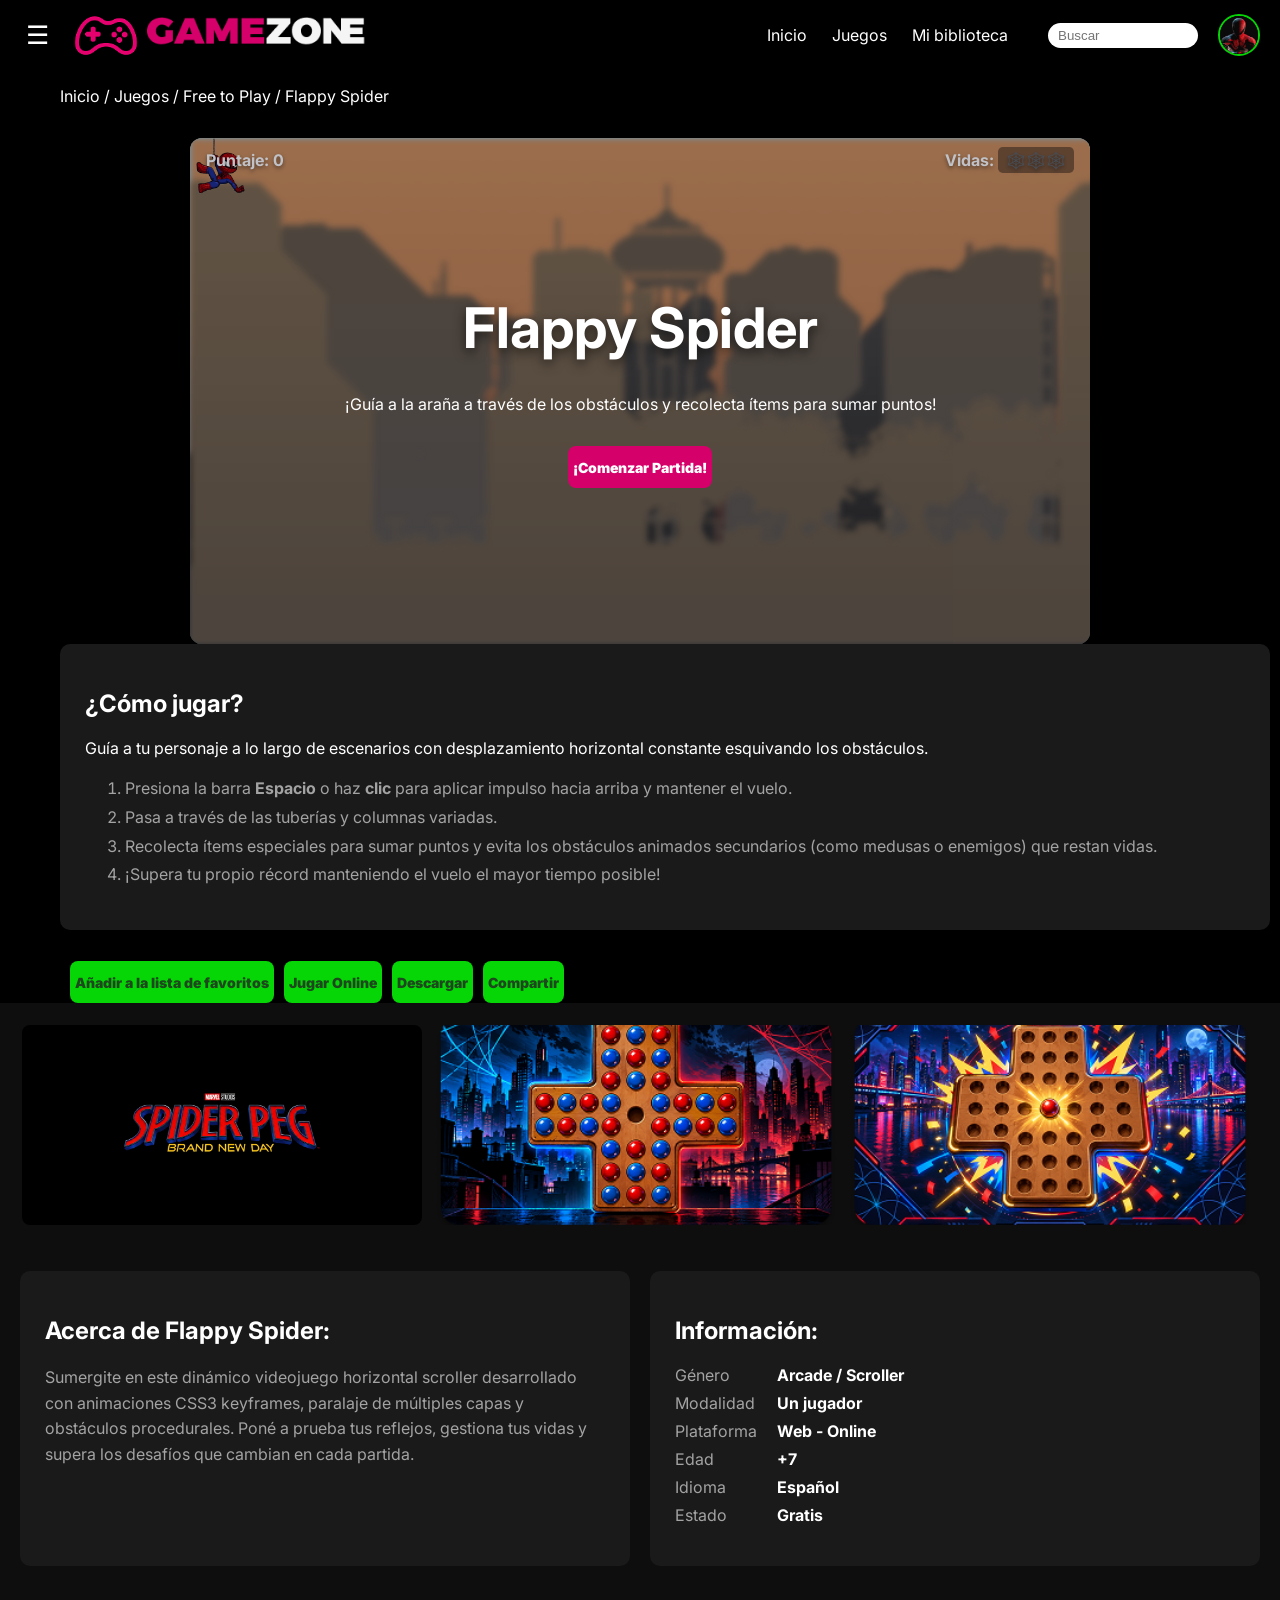
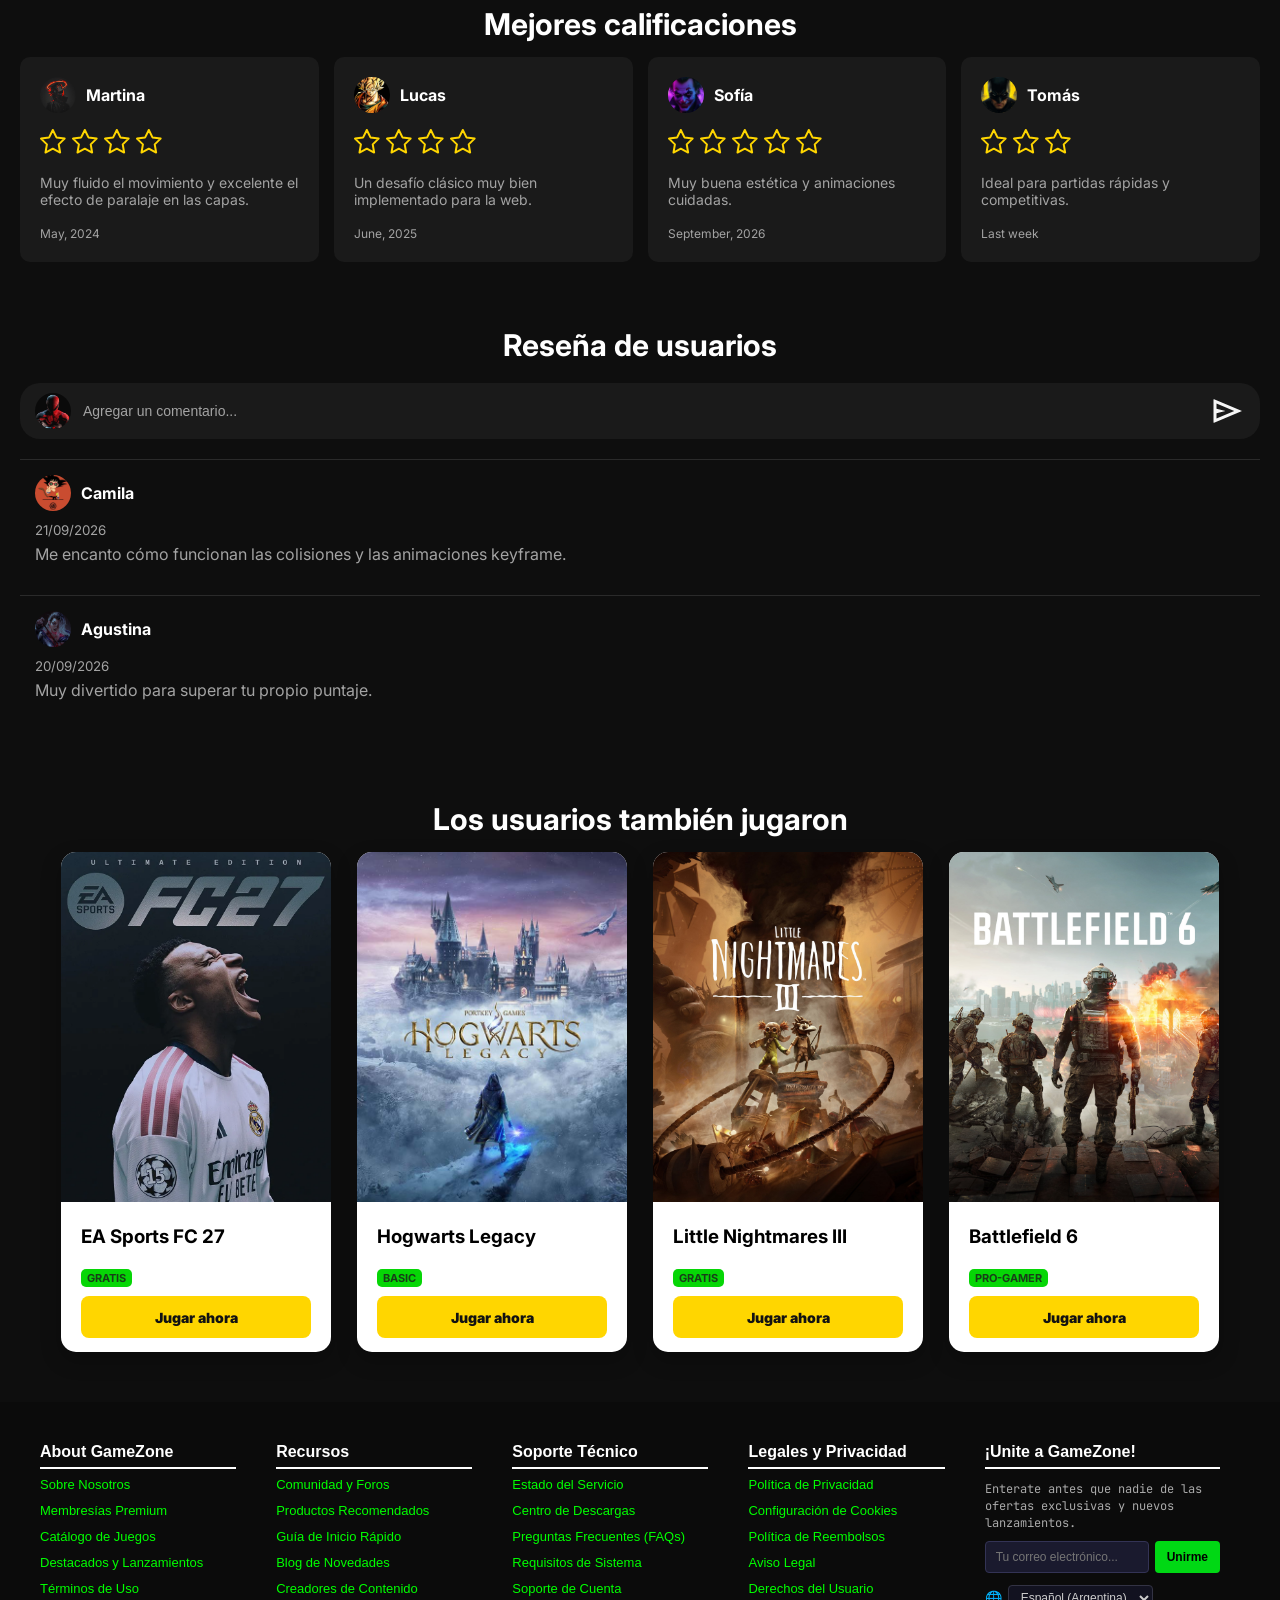
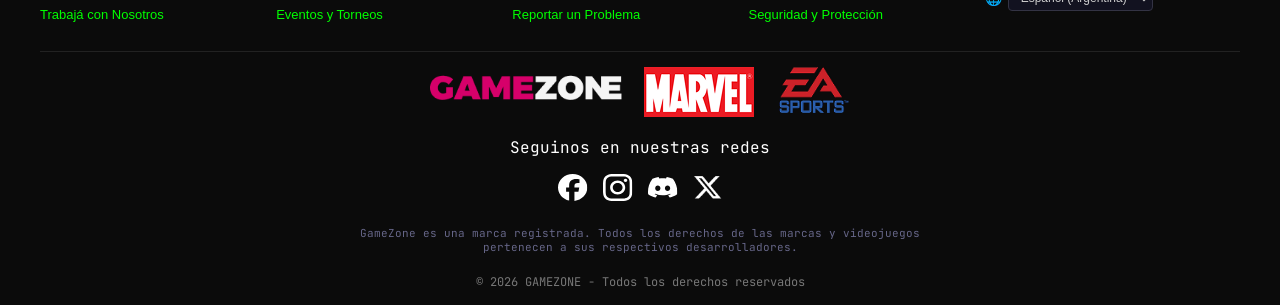
==== pages/flappyspider.html @ a5f37785 "Agrego js y las img de las pipes" ====
<!DOCTYPE html>
<html lang="es">

<head>
    <meta charset="UTF-8">
    <meta name="viewport" content="width=device-width, initial-scale=1">
    <link rel="icon" type="image/png" href="../assets/logo/LOGOPAGE.png">
    <title>GAMEZONE | Flappy Spider</title>
    <link rel="stylesheet" href="../css/game/game.css">
    <link rel="stylesheet" href="../css/general.css">
    <link rel="stylesheet" href="../css/landing/landing.css">
    <link rel="stylesheet" href="../css/buttons.css">
    <link rel="stylesheet" href="../css/nav-user.css">
    <link rel="stylesheet" href="../css/footer.css">

    <link rel="stylesheet" href="../css/flappyspider.css">
    
</head>

<body>

    <header>
        <nav class="nav-user">
            <button class="menu-button" type="button" aria-label="Abrir menú">☰</button>

            <aside class="hamburger-menu" id="hamburger-menu">
                <a href="#trending"><span class="menu-icon"><img src="../assets/icons/trending.svg" alt=""></span>
                    Tendencias</a>
                <a href="#juegos"><span class="menu-icon free-icon"><img src="../assets/icons/freetoplay.svg"
                            alt=""></span> Free to Play</a>
                <a class="cloud-link" href="#juegos"><img src="../assets/icons/cloud.svg" alt=""> Cloud Games</a>
                <div class="menu-categories">
                    <p><img src="../assets/icons/tag.svg" alt=""> Categorías +</p>
                    <a href="#juegos">Conducción</a>
                    <a href="#juegos">Estrategia</a>
                    <a href="#juegos">Deportes</a>
                    <a href="#juegos">Disparos</a>
                    <a href="#juegos">Simuladores</a>
                    <a href="#juegos">Ver más...</a>
                </div>
            </aside>

            <a class="nav-logo" href="home.html">
                <img src="../assets/logo/LOGOPAGE.png" alt="GAMEZONE">
                <img src="../assets/logo/GAMEZONE.png" alt="GAMEZONE">
            </a>

            <div class="nav-links">
                <a href="home.html">Inicio</a>
                <a href="home.html#juegos">Juegos</a>
                <a href="#">Mi biblioteca</a>
            </div>

            <input type="search" placeholder="Buscar">

            <button class="user-button" type="button" aria-label="Abrir perfil">
                <img src="../assets/img/avatar.jpg" alt="Avatar">
            </button>

            <aside class="profile-menu" id="profile-menu">
                <div class="profile-header">
                    <img src="../assets/img/avatar.jpg" alt="Avatar">
                    <span>avatar_name</span>
                </div>

                <a href="#"><span><img src="../assets/icons/user.svg" alt=""></span> Ver Perfil</a>
                <a href="#"><span><img src="../assets/icons/settings.svg" alt=""></span> Configuración</a>
                <a href="#"><span><img src="../assets/icons/suscriptions.svg" alt=""></span> Mis Suscripciones</a>
                <a href="#"><span><img src="../assets/icons/suport.png" alt=""></span> Soporte</a>

                <a class="logout-link" href="../index.html">Cerrar Sesión</a>
            </aside>
        </nav>
    </header>

    <main>

        <section class="landing-main">
            <p class="spiderpeg-ruta"><a href="home.html">Inicio</a> / Juegos / Free to Play / Flappy Spider</p>
            
            <div class="spiderpeg-contenedor">
                <!-- Contenedor principal del juego scroller -->
                <div class="spiderpeg-juego" id="game-container">
                    
                    <!-- Pantalla de Inicio / Instrucciones superpuesta -->
                    <div id="start-screen" class="game-screen active">
                        <h2>Flappy Spider</h2>
                        <p>¡Guía a la araña a través de los obstáculos y recolecta ítems para sumar puntos!</p>
                        <button id="start-btn" class="btn primary">¡Comenzar Partida!</button>
                    </div>

                    <!-- Escenario interactivo (Parallax + Canvas o capas DOM) -->
                    <div id="game-canvas-container">
                        <!-- 5 Capas de Parallax requeridas -->
                        <div class="parallax-layer layer-background"></div>
                        <div class="parallax-layer layer-city1"></div>
                        <div class="parallax-layer layer-city2"></div>
                        <div class="parallax-layer layer-city3"></div>
                        <div class="parallax-layer layer-city4"></div>

                        <!-- Mundo / Obstáculos / Coleccionables -->
                        <div id="world"></div>

                        <!-- Avatar del jugador -->
                        <div id="player" class="player"></div>

                        <!-- HUD / Marcador Superior (Puntaje y Vidas) -->
                        <div id="hud">
                            <div class="hud-item">Puntaje: <span id="score-val">0</span></div>
                            <div class="hud-item">Vidas: <span id="lives-val" class="lives-val">🕸️🕸️🕸️</span></div>
                        </div>
                    </div>

                    <!-- Pantalla de Fin de Juego (Game Over) -->
                    <div id="gameover-screen" class="game-screen">
                        <h2>¡Game Over!</h2>
                        <p>Te quedaste sin vidas en el recorrido.</p>
                        <div class="final-stats">
                            <p>Puntaje final: <span id="final-score">0</span></p>
                        </div>
                        <button id="restart-btn" class="btn primary">Jugar de Nuevo</button>
                    </div>

                </div>

                <!-- Sección de instrucciones ("¿Cómo jugar?") adaptada a la consigna -->
                <article id="como-jugar" class="how-to-play">
                    <h2>¿Cómo jugar?</h2>
                    <p>
                        Guía a tu personaje a lo largo de escenarios con desplazamiento horizontal constante esquivando los obstáculos.
                    </p>
                    <ol>
                        <li>Presiona la barra <strong>Espacio</strong> o haz <strong>clic</strong> para aplicar impulso hacia arriba y mantener el vuelo.</li>
                        <li>Pasa a través de las tuberías y columnas variadas.</li>
                        <li>Recolecta ítems especiales para sumar puntos y evita los obstáculos animados secundarios (como medusas o enemigos) que restan vidas.</li>
                        <li>¡Supera tu propio récord manteniendo el vuelo el mayor tiempo posible!</li>
                    </ol>
                </article>
            </div>

            <div class="tags">
                <button class="secondary">Añadir a la lista de favoritos</button>
                <button class="secondary">Jugar Online</button>
                <button class="secondary">Descargar</button>
                <button class="secondary">Compartir</button>
            </div>
        </section>

        <!-- Imágenes de la galería del juego -->
        <section class="gallery">
            <div class="gallery-thumbs">
                <article>
                    <img class="img-game" src="../assets/img/SpiderPeg-1.jpg" alt="Flappy Spider - imagen 1">
                </article>
                <article>
                    <img class="img-game" src="../assets/img/Spidergame-2.png" alt="Flappy Spider - imagen 2">
                </article>
                <article>
                    <img class="img-game" src="../assets/img/Spidergame-3.png" alt="Flappy Spider - imagen 3">
                </article>
            </div>
        </section>

        <section id="info" class="info">
            <article class="about">
                <h2>Acerca de Flappy Spider:</h2>
                <p>
                    Sumergite en este dinámico videojuego horizontal scroller desarrollado con animaciones CSS3 keyframes, 
                    paralaje de múltiples capas y obstáculos procedurales. Poné a prueba tus reflejos, gestiona tus vidas 
                    y supera los desafíos que cambian en cada partida.
                </p>
            </article>

            <article class="specs">
                <h2>Información:</h2>
                <dl>
                    <dt>Género</dt>
                    <dd>Arcade / Scroller</dd>
                    <dt>Modalidad</dt>
                    <dd>Un jugador</dd>
                    <dt>Plataforma</dt>
                    <dd>Web - Online</dd>
                    <dt>Edad</dt>
                    <dd>+7</dd>
                    <dt>Idioma</dt>
                    <dd>Español</dd>
                    <dt>Estado</dt>
                    <dd>Gratis</dd>
                </dl>
            </article>
        </section>

        <!-- Secciones de calificaciones, reseñas y usuarios que también jugaron (Intactas) -->
        <section class="ratings">
            <h2>Mejores calificaciones</h2>

            <article>
                <div class="rating-user">
                    <img src="../assets/img/avatar-user 1.jpeg" alt="Avatar">
                    <strong>Martina</strong>
                </div>
                <p>
                    <img src="../assets/icons/stars.svg" alt="">
                    <img src="../assets/icons/stars.svg" alt="">
                    <img src="../assets/icons/stars.svg" alt="">
                    <img src="../assets/icons/stars.svg" alt="">
                </p>
                <p>Muy fluido el movimiento y excelente el efecto de paralaje en las capas.</p>
                <small>May, 2024</small>
            </article>

            <article>
                <div class="rating-user">
                    <img src="../assets/img/avatar-user 8.jpeg" alt="Avatar">
                    <strong>Lucas</strong>
                </div>
                <p>
                    <img src="../assets/icons/stars.svg" alt="">
                    <img src="../assets/icons/stars.svg" alt="">
                    <img src="../assets/icons/stars.svg" alt="">
                    <img src="../assets/icons/stars.svg" alt="">
                </p>
                <p>Un desafío clásico muy bien implementado para la web.</p>
                <small>June, 2025</small>
            </article>

            <article>
                <div class="rating-user">
                    <img src="../assets/img/avatar-user 3.jpeg" alt="Avatar">
                    <strong>Sofía</strong>
                </div>
                <p>
                    <img src="../assets/icons/stars.svg" alt="">
                    <img src="../assets/icons/stars.svg" alt="">
                    <img src="../assets/icons/stars.svg" alt="">
                    <img src="../assets/icons/stars.svg" alt="">
                    <img src="../assets/icons/stars.svg" alt="">
                </p>
                <p>Muy buena estética y animaciones cuidadas.</p>
                <small>September, 2026</small>
            </article>

            <article>
                <div class="rating-user">
                    <img src="../assets/img/avatar-user 5.jpeg" alt="Avatar">
                    <strong>Tomás</strong>
                </div>
                <p>
                    <img src="../assets/icons/stars.svg" alt="">
                    <img src="../assets/icons/stars.svg" alt="">
                    <img src="../assets/icons/stars.svg" alt="">
                </p>
                <p>Ideal para partidas rápidas y competitivas.</p>
                <small>Last week</small>
            </article>
        </section>

        <section class="reviews">
            <h2>Reseña de usuarios</h2>

            <div class="comment-box">
                <img src="../assets/img/avatar.jpg" alt="Avatar">
                <input class="comment-input" type="text" placeholder="Agregar un comentario...">
                <img class="send-button" src="../assets/icons/send.svg" alt="Enviar">
            </div>

            <article>
                <div class="rating-user">
                    <img src="../assets/img/avatar-user 6.jpg" alt="Avatar">
                    <strong>Camila</strong>
                </div>
                <small>21/09/2026</small>
                <p>Me encanto cómo funcionan las colisiones y las animaciones keyframe.</p>
            </article>

            <article>
                <div class="rating-user">
                    <img src="../assets/img/avatar-user 2.jpg" alt="Avatar">
                    <strong>Agustina</strong>
                </div>
                <small>20/09/2026</small>
                <p>Muy divertido para superar tu propio puntaje.</p>
            </article>
        </section>

        <section class="also-played">
            <h2>Los usuarios también jugaron</h2>

            <article class="also-played-card">
                <img src="../assets/img/allgames-fc27.jpg" alt="">
                <div class="also-played-info">
                    <h3>EA Sports FC 27</h3>
                    <strong>GRATIS</strong>
                    <a class="accent" href="">Jugar ahora</a>
                </div>
            </article>

            <article class="also-played-card">
                <img src="../assets/img/allgames-legacy.jpg" alt="">
                <div class="also-played-info">
                    <h3>Hogwarts Legacy</h3>
                    <strong>BASIC</strong>
                    <a class="accent" href="">Jugar ahora</a>
                </div>
            </article>

            <article class="also-played-card">
                <img src="../assets/img/allgames-littlenightmares.jpg" alt="">
                <div class="also-played-info">
                    <h3>Little Nightmares III</h3>
                    <strong>GRATIS</strong>
                    <a class="accent" href="">Jugar ahora</a>
                </div>
            </article>

            <article class="also-played-card">
                <img src="../assets/img/allgames-battlefield.jpg" alt="">
                <div class="also-played-info">
                    <h3>Battlefield 6</h3>
                    <strong>PRO-GAMER</strong>
                    <a class="accent" href="">Jugar ahora</a>
                </div>
            </article>
        </section>

    </main>

    <footer class="site-footer"></footer>

    <script src="../js/menu.js"></script>
    <script src="../js/footer.js"></script>
    <!-- Script principal del juego Flappy Scroller -->
    <script src="../js/flappyspider.js"></script>

</body>

</html>
---- css/game/game.css ----
/* ==========================================================================
   SECCIÓN GENERAL & GAMEZONE UI
   ========================================================================== */

main {
    background-color: #0e0e0e;
    color: #ffffff;
}

.game-image {
    cursor: pointer;
}

.gallery {
    padding: 20px;
}

.gallery-thumbs {
    display: flex;
    gap: 10px;
}

.gallery-thumbs article {
    border: 2px solid transparent;
    border-radius: 8px;
    cursor: pointer;
}

.gallery-thumbs img {
    width: 100px;
    height: 70px;
    object-fit: cover;
    border-radius: 8px;
}

img.img-game {
    height: 200px;
    width: 400px;
}

.info {
    padding: 20px;
    display: flex;
    flex-wrap: wrap;
    gap: 20px;
}

.about,
.specs,
.how-to-play {
    background-color: #1a1a1a;
    border-radius: 10px;
    padding: 25px;
    flex: 1;
    min-width: 280px;
}

.about p {
    color: #a3a3a3;
    line-height: 1.6;
}

.specs dl {
    display: grid;
    grid-template-columns: auto 1fr;
    gap: 8px 20px;
}

.specs dt {
    color: #a3a3a3;
}

.specs dd {
    margin: 0;
    font-weight: bold;
}

.how-to-play {
    width: 100%;
}

.how-to-play ol {
    color: #a3a3a3;
    line-height: 1.8;
}

.tags {
    width: 100%;
    display: flex;
    flex-wrap: wrap;
    gap: 10px;
    margin: 15px 0 0 10px;
}

/* ==========================================================================
   RATINGS & REVIEWS
   ========================================================================== */

.ratings {
    padding: 20px;
    display: flex;
    flex-wrap: wrap;
    gap: 15px;
}

.ratings h2 {
    width: 100%;
    text-align: center;
    font-size: 30px;
    margin: auto;
}

.ratings article {
    background-color: #1a1a1a;
    border-radius: 10px;
    padding: 20px;
    flex: 1;
    min-width: 200px;
    transition: transform 0.3s ease;
    cursor: pointer;
}

.ratings article:hover {
    transform: scale(1.01);
}

.rating-user {
    display: flex;
    align-items: center;
    gap: 10px;
    margin-bottom: 8px;
}

.rating-user img {
    width: 36px;
    height: 36px;
    border-radius: 50%;
    object-fit: cover;
}

.ratings article p:first-of-type {
    color: #7ed321;
    letter-spacing: 2px;
}

.ratings article p:last-of-type {
    color: #a3a3a3;
    font-size: 14px;
}

.ratings article small {
    color: #a3a3a3;
    font-size: 12px;
}

.reviews {
    padding: 20px;
}

.reviews h2 {
    text-align: center;
    font-size: 30px;
    margin-bottom: 20px;
}

.comment-box {
    display: flex;
    align-items: center;
    gap: 10px;
    background-color: #1a1a1a;
    border-radius: 20px;
    padding: 10px 15px;
    margin-bottom: 20px;
}

.comment-box img {
    width: 36px;
    height: 36px;
    border-radius: 50%;
    object-fit: cover;
}

.comment-input {
    flex: 1;
    background-color: transparent;
    border: none;
    outline: none;
    color: #ffffff;
    font-size: 14px;
}

.comment-input::placeholder {
    color: #a3a3a3;
}

.comment-box button img {
    width: 100%;
    height: 100%;
}

.reviews article {
    border-top: 1px solid #2a2a2a;
    padding: 15px;
}

.reviews article small {
    color: #a3a3a3;
}

.reviews article p {
    color: #a3a3a3;
    margin-top: 5px;
}

/* ==========================================================================
   ALSO PLAYED SECTION
   ========================================================================== */

.also-played-info {
    padding: 0 20px 20px 20px;
    color: black;
}

.also-played {
    display: flex;
    gap: 15px;
    padding: 50px;
    align-items: stretch;
    flex-wrap: wrap;
    justify-content: space-evenly;
}

.also-played h2 {
    width: 100%;
    text-align: center;
    font-size: 30px;
    margin: auto;
}

.also-played article strong {
    font-size: 11px;
    color: #183e18;
    background-color: #06D606;
    padding: 2px 6px;
    border-radius: 5px;
}

.also-played-card {
    background-color: white;
    border-radius: 15px;
    min-width: 200px;
    height: 500px;
    width: 270px;
    justify-content: center;
    box-shadow: 0 8px 20px rgba(0, 0, 0, 0.25);
    transition: transform 0.3s ease;
}

.also-played-card:hover {
    transform: scale(1.01);
}

.also-played-card img {
    width: 100%;
    height: 350px;
    object-fit: cover;
    border-radius: 15px 15px 0 0;
}

.also-played .accent {
    margin-top: 10px;
}

/* ==========================================================================
   JUEGO BLOCKA - CONTENEDOR PRINCIPAL Y ENCABEZADO
   ========================================================================== */

.game-container {
    position: relative;
    display: flex;
    flex-direction: column;
    align-items: center;
    gap: 16px;
    padding: 24px;
    margin: 20px auto;
    width: 100%;
    max-width: 520px;
}

.game-header {
    display: flex;
    justify-content: space-between;
    align-items: center;
    width: 100%;
    color: #ffffff;
    font-size: 0.95rem;
}

.pieces-selector {
    display: flex;
    align-items: center;
    gap: 8px;
    color: #ffffff;
    font-size: 0.95rem;
}

.pieces-selector select {
    background-color: #121222;
    color: #ffffff;
    border: 1px solid #00d814;
    border-radius: 4px;
    padding: 4px 8px;
    cursor: pointer;
    outline: none;
}

/* ==========================================================================
   TABLERO Y PIEZAS (Única regla unificada sin conflictos)
   ========================================================================== */
/*ESTO LO CORREGIMOS PARA QUE EL ROMPECABEZAS NO SE DEFORME!!!*/
.blocka-board {
    position: relative;
    width: 100vw; /* o 100% según tu layout */
    width: 100%;
    aspect-ratio: 5 / 3; /* <--- ¡ESTO ES CLAVE para que el cuadro tenga altura al arrancar! */
    background-color: #000000;
    border: 2px solid #00d814;
    border-radius: 12px;
    overflow: hidden;
    display: grid; /* Tu JS lo cambiará luego a grid con las piezas */
    box-shadow: 0 0 15px rgba(0, 216, 20, 0.2);
    box-sizing: border-box;
}



.blocka-board img {
    width: 100%;
    height: 100%;
    display: block;
    object-fit: cover;
}

.blocka-piece {
    width: 100%;
    height: 100%;
    display: block;
    cursor: pointer;
    user-select: none;
    object-fit: cover;
    box-sizing: border-box;
    transition: transform 0.2s ease-in-out, filter 0.2s ease;
}

.blocka-piece:hover {
    filter: brightness(1.15);
}

/* ==========================================================================
   OVERLAY / CARTEL DE RESULTADO & PANTALLA DE INICIO
   ========================================================================== */

.game-overlay {
    position: absolute;
    top: 0;
    left: 0;
    width: 100%;
    height: 100%;
    background-color: rgba(10, 10, 20, 0.92);
    display: flex;
    justify-content: center;
    align-items: center;
    border-radius: 12px;
    z-index: 100;
}

.overlay-card {
    background-color: #121222;
    border: 2px solid #00d814;
    border-radius: 10px;
    padding: 24px;
    text-align: center;
    color: #ffffff;
    width: 85%;
    max-width: 380px;
    box-shadow: 0 0 20px rgba(0, 216, 20, 0.3);
}

.overlay-card h2 {
    margin: 0 0 10px 0;
    color: #00d814;
    font-size: 1.4rem;
}

.record-text {
    color: #ffcc00;
    font-weight: bold;
    margin: 10px 0;
}

.overlay-actions {
    display: flex;
    gap: 12px;
    justify-content: center;
    margin-top: 18px;
}

.overlay-actions a {
    text-decoration: none;
}

.start-screen {
    width: 100%;
    height: 100%;
    position: absolute;
    top: 0;
    left: 0;
    display: flex;
    justify-content: center;
    align-items: center;
}

.start-preview {
    position: relative;
    width: 100%;
    height: 100%;
    display: flex;
    justify-content: center;
    align-items: center;
}

.preview-img {
    width: 100%;
    height: 100%;
    object-fit: cover;
    opacity: 0.4;
    filter: blur(2px);
}

.preview-overlay {
    position: absolute;
    text-align: center;
    color: #ffffff;
    z-index: 2;
}

.preview-overlay h3 {
    font-size: 2rem;
    margin-bottom: 8px;
}

.preview-overlay p {
    font-size: 1rem;
    margin-bottom: 20px;
}


.image-preview img{
    width: 100%;
    height: 100%;
    object-fit: cover;
    z-index: 1000;
    
}

/* Pegar al final de css/game/game.css */
.peg-container {
    display: flex;
    flex-direction: column;
    align-items: center;
    gap: 12px;
}

.peg-container .game-header {
    display: flex;
    gap: 24px;
    align-items: center;
}

.peg-container canvas {
    display: block;
    max-width: 100%;
    height: auto;
    border-radius: 12px;
}
---- css/general.css ----
@import url('https://fonts.googleapis.com/css2?family=Inter:wght@400;500;600;700;800;900&family=Roboto:wght@400;500;700&display=swap');

body {
    font-family: Inter;
    margin: 0;
}

header {
    background-color: #000000;
    align-content: center;
    height: 70px;
    padding: 0;
    margin: 0;
}

a{
    text-decoration: none;
    color: white;
}

nav {
    display: flex;
    justify-content: space-between;
    align-items: center;
    padding: 0 16px;
}

.nav-links {
    display: flex;
    align-items: center;
    gap: 30px;
}

header nav img {
    max-height: 50px;
    width: 50px;
}



/* MOBILE FIRST */
@media (min-width: 768px) {/*a partir de tablet*/
    nav {
        padding: 0 20px;
    }

    header nav img {
        max-height: 55px;
        width: auto;
    }
}
---- css/landing/landing.css ----
.cloud-div {
    display: flex;
    align-items: center;
    gap: 8px;
    width: 24px;
    height: 24px;
}

.cloud-p {
    color: #FFD600;
    text-transform: uppercase;
    font-size: 13px;
    font-weight: 600;
    margin: 0;
}

.landing-main {
    min-height: 60vh;
    box-sizing: border-box;
    color: white;
    background-color: #000000;
    background-size: cover;
    background-position: center;
    background-repeat: no-repeat;
    position: relative;
    display: flex;
    flex-direction: column;
    justify-content: center;
    padding: 0 20px;
    gap: 16px;
}

.landing-main::before {
    content: "";
    position: absolute;
    inset: 0;
    background: linear-gradient(
        to right,
        #000000 20%,
        #000000a6 100%,
        transparent 250%
    );
}

.landing-main > * {
    position: relative;
}

.landing-buttons {
    display: flex;
    flex-direction: column;
    gap: 12px;
    margin-top: 10px;
    width: fit-content;
}

.welcome-main {
    max-width: 100%;
}

.welcome-main h1 {
    font-size: 28px;
    line-height: 1.15;
    margin: 0 0 12px 0;
}

.welcome-main p {
    font-size: 15px;
    line-height: 1.6;
    margin: 0 0 16px 0;
    opacity: 0.85;
    max-width: 100%;
}

.welcome-main span {
    color: #06D606;
}

h1 {
    font-family: Inter;
}

@media (min-width: 768px) {

    .landing-main {
        min-height: calc(100vh - 70px);
        padding: 0 60px;
    }

    .landing-buttons {
        flex-direction: row;
    }

    .welcome-main {
        max-width: 550px;
    }

    .welcome-main h1 {
        font-size: 44px;
        margin: 0 0 14px 0;
    }

    .welcome-main p {
        font-size: 17px;
        margin: 0 0 20px 0;
        max-width: 480px;
    }

    .cloud-p {
        font-size: 15px;
    }
}
---- css/buttons.css ----
/* =========================
   ESTILO GENERAL DE BOTONES
   ========================= */

.primary,
.secondary,
.accent,
.google-button {
    height: 42px;
    border: none;
    border-radius: 8px;
    font-family: "Inter", sans-serif;
    font-size: 14px;
    font-weight: 900;
    cursor: pointer;
    padding: 5px;
    display: flex;
    align-items: center;
    justify-content: center;
    box-sizing: border-box;
}

.primary {
    background-color: #D6006A;
    color: white;
}

.primary:hover {
    background-color: #FFB3D9;
}

.secondary {
    background-color: #06D606;
    color: #1D471D;
}

.secondary:hover {
    background-color: #B3FFB3;
}

.accent {
    background-color: #FFD600;
    color: #121212;
}

.accent:hover {
    background-color: #FFE347;
}

.google-button {
    background-color: white;
    color: black;
    text-decoration: none;
}

.google-button a{
    color:black;
    text-decoration: none;
}

.google-button img {
    width: 20px;
    height: 20px;
}

.primary.playnow-btn {
    position: relative;
    overflow: hidden;
    background-color: #D6006A;
    box-shadow:
        0 4px 10px rgba(163, 33, 98, 0.35);

    transition:
        transform 0.25s ease,
        box-shadow 0.25s ease,
        background-color 0.25s ease,
        border-color 0.25s ease;
}

.primary.playnow-btn::before {
    content: "";

    position: absolute;

    top: 0;
    left: -120%;

    width: 70%;
    height: 100%;

    background: linear-gradient(
        120deg,
        transparent,
        rgba(255, 179, 217, 0.8),
        transparent
    );

    transform: skewX(-20deg);
    transition: left 0.5s ease;
}


/* Hover */

.primary.playnow-btn:hover {

    background-color: #F055A2;

    border-color: #FFB3D9;

    transform: translateY(-3px) scale(1.01);

    box-shadow:
        0 8px 18px rgba(163, 33, 98, 0.45),
        0 0 20px rgba(255, 128, 190, 0.45);
}

.primary.playnow-btn:hover::before {
    left: 150%;
}
---- css/nav-user.css ----
@import url('https://fonts.googleapis.com/css2?family=Inter:wght@400;500;600;700;800;900&family=Roboto:wght@400;500;700&display=swap');

/*NAV USER LOGGEADO*/
.nav-user {
    height: 70px;
    padding: 0 16px;
    gap: 10px;

    display: flex;
    align-items: center;
    justify-content: space-between;

    background-color: #000000;
}

.nav-user .nav-logo {
    display: flex;
    margin-right: auto;
}

.nav-user .nav-logo img:last-child {
    width: 100px;
    margin-top: auto;
}

/* En mobile ocultamos "Inicio / Juegos / Mi biblioteca" */
.nav-user .nav-links {
    display: none;
}

.nav-user a {
    color: white;
}

.nav-user input {
    width: 100px;
    height: 25px;
    padding: 0 10px;
    border: none;
    border-radius: 15px;
}

.menu-button,
.user-button {
    color: white;
    background: none;
    border: none;
    font-size: 24px;
    cursor: pointer;
}

.user-button {
    width: 38px;
    height: 38px;
    padding: 0;
    border: 2px solid #06D606;
    border-radius: 50%;
    overflow: hidden;
    background: none;
    cursor: pointer;
}

.user-button img {
    width: 100%;
    height: 100%;
    object-fit: cover;
}
img.icons{
    width: 100%;
}
/* MENU HAMBURGUESA */
.hamburger-menu {
    display: none;
    position: absolute;
    top: 70px;
    left: 0;
    width: 170px;
    padding: 24px 22px 28px;
    background-color: #000000;
    border-radius: 0 0 10px 0;
    flex-direction: column;
    gap: 14px;
    z-index: 100;
}

.hamburger-menu.show {
    display: flex;
}

.hamburger-menu a {
    display: flex;
    align-items: center;
    gap: 12px;
    color: white;
    text-decoration: none;
    font-size: 13px;
    font-weight: 600;
}

.hamburger-menu .menu-icon {
    width: 20px;
    font-size: 20px;
    text-align: center;
}

.hamburger-menu .free-icon {
    color: #D6006A;
}

.hamburger-menu .cloud-link {
    color: #FFD600;
}

.hamburger-menu img {
    width: 20px;
    height: 20px;
}

.menu-categories p {
    display: flex;
    align-items: center;
    gap: 12px;
    margin: 0 0 12px;
    color: white;
    font-size: 13px;
    font-weight: 600;
}

.menu-categories a {
    margin: 0 0 10px 32px;
    font-size: 10px;
    font-weight: 500;
}

/* MENU DEL PERFIL */
.profile-menu {
    display: none;
    position: absolute;
    top: 70px;
    right: 10px;
    width: 150px;
    min-height: 240px;
    padding: 16px;
    background-color: #111111;
    border-radius: 12px;
    box-shadow: 0 4px 12px rgba(0, 0, 0, 0.4);
    flex-direction: column;
    gap: 14px;
    z-index: 100;
}

.profile-menu.show {
    display: flex;
}

.profile-header {
    display: flex;
    align-items: center;
    gap: 8px;
    margin-bottom: 4px;
}

.profile-header img {
    width: 24px;
    height: 24px;
    border-radius: 50%;
}

.profile-header span {
    color: #06D606;
    font-size: 10px;
}

.profile-menu a {
    display: flex;
    align-items: center;
    gap: 10px;
    color: white;
    text-decoration: none;
    font-size: 10px;
    font-weight: 600;
}

.profile-menu a span {
    width: 18px;
    text-align: center;
    font-size: 14px;
}

.profile-menu .logout-link {
    margin-top: 34px;
    justify-content: center;
}

/* --------- A partir de tablet: mostramos los links y el buscador completo --------- */
@media (min-width: 768px) {
    .nav-user {
        padding: 0 20px;
    }

    .nav-user .nav-logo img:last-child {
        width: 220px;
        height: 58px;
    }

    .nav-user .nav-links {
        display: flex;
        align-items: center;
        gap: 25px;
        margin-right: 30px;
    }

    .nav-user input {
        width: 150px;
        margin-right: 10px;
    }

    .menu-button,
    .user-button {
        font-size: 26px;
    }

    .user-button {
        width: 42px;
        height: 42px;
    }
}
---- css/footer.css ----
@import url('https://fonts.googleapis.com/css2?family=Inter:wght@400;500;600;700;800;900&family=Roboto:wght@400;500;700&display=swap');
@import url('https://fonts.googleapis.com/css2?family=JetBrains+Mono:wght@400;500;600;700;800&display=swap');

body {
    margin: 0;
    min-height: 100vh;

    display: flex;
    flex-direction: column;
}

footer p {
    font-family: JetBrains mono;
}

.site-footer {
    background-color: #0b0b0b;
    color: #ffffff;
    padding: 25px 16px 15px 16px;
    font-family: sans-serif;
}

/* Mobile: columnas una debajo de otra */
.footer-top {
    display: flex;
    flex-direction: column;
    gap: 20px;
    max-width: 1200px;
    margin: 0 auto 20px auto;
}

.footer-column {
    flex: 1;
}

.footer-column h3 {
    font-size: 16px;
    font-weight: bold;
    padding-bottom: 6px;
    border-bottom: 2px solid #ffffff;
    margin-bottom: 6px;
}

.footer-column ul {
    list-style: none;
    padding: 0;
    margin: 0;
}

.footer-column ul li {
    margin-bottom: 8px;
}

.footer-column ul li a {
    color: #00ff00;
    text-decoration: none;
    font-size: 13px;
}

.footer-bottom {
    max-width: 1200px;
    margin: 0 auto;
    border-top: 1px solid #222;
    padding-top: 15px;

    display: flex;
    flex-direction: column;
    align-items: center;
}

.footer-socials {
    display: flex;
    align-items: center;
    gap: 20px;
}

.footer-socials img {
    height: 40px;
}

.footer-bottom p {
    text-align: center;
    margin-top: 20px;
}

.social-icons {
    display: flex;
    gap: 15px;
    justify-content: center;
}

.social-icons img {
    width: 30px;
}

.social-icons a {
    color: #fff;
    font-size: 20px;
}

.copyright {
    font-size: 12px;
    color: #777;
    margin: 10px 0 0 0;
}

/* --------- Desktop: columnas en fila --------- */
@media (min-width: 768px) {
    .site-footer {
        padding: 25px 20px 15px 20px;
    }

    .footer-top {
        flex-direction: row;
        justify-content: space-between;
    }

    .footer-column {
        margin-right: 20px;
    }

    .footer-socials img {
        height: 50px;
    }
}

/* ==========================================================================
   NUEVOS MÓDULOS DEL FOOTER (Newsletter, Pagos y Región)
   ========================================================================== */

/* Columna de Suscripción */
.footer-newsletter {
    flex: 1.2;
    min-width: 220px;
}

.newsletter-text {
    font-size: 12px;
    color: #aaaaaa;
    margin-bottom: 10px;
    line-height: 1.4;
}

.newsletter-form {
    display: flex;
    gap: 6px;
    margin-bottom: 12px;
}

.newsletter-form input {
    background-color: #1a1a2e;
    border: 1px solid #333355;
    color: #ffffff;
    padding: 8px 10px;
    border-radius: 4px;
    font-size: 12px;
    width: 100%;
    outline: none;
}

.newsletter-form input:focus {
    border-color: #00d814;
}

.newsletter-form button {
    background-color: #00d814;
    color: #000000;
    font-weight: 700;
    border: none;
    padding: 8px 12px;
    border-radius: 4px;
    cursor: pointer;
    font-size: 12px;
    transition: opacity 0.2s ease;
}

.newsletter-form button:hover {
    opacity: 0.9;
}

/* Selector de Idioma / Región */
.footer-region {
    display: flex;
    align-items: center;
    gap: 6px;
    margin-top: 10px;
}

.footer-region .region-icon {
    font-size: 14px;
}

.footer-region select {
    background-color: #121220;
    color: #cccccc;
    border: 1px solid #333344;
    padding: 4px 8px;
    border-radius: 4px;
    font-size: 12px;
    outline: none;
    cursor: pointer;
}

/* Métodos de Pago y Legales */
.footer-payments {
    display: flex;
    align-items: center;
    gap: 12px;
    font-size: 12px;
    color: #888888;
    margin: 4px 0;
}

.payment-icons {
    display: flex;
    align-items: center;
    gap: 10px;
}

.payment-icons img {
    height: 18px;
    object-fit: contain;
    opacity: 0.75;
}

.legal-disclaimer {
    font-size: 11px;
    color: #666688;
    max-width: 600px;
    text-align: center;
    margin: 4px 0 0 0;
    line-height: 1.3;
}
---- css/flappyspider.css ----
/* ===== CONTENEDOR PRINCIPAL DEL JUEGO ===== */
#game-container {
    position: relative;
    width: 100%;
    max-width: 900px;
    aspect-ratio: 16 / 9;
    margin: 0 auto;
    overflow: hidden;
    border-radius: 12px;
    background: #87ceeb;
}

#game-canvas-container {
    position: absolute;
    inset: 0;
    overflow: hidden;
}

/* ===== SISTEMA DE PARALLAX ===== */
/* Capas borrosas antes de empezar la partida */
#game-container .parallax-layer {
    filter: blur(3px);
    transition: filter 0.6s ease;
}

/* Al empezar, se enfocan */
#game-container.playing .parallax-layer {
    filter: none;
}

.lives-val {
    background: rgba(0, 0, 0, 0.4);
    padding: 0.2rem 0.5rem;
    border-radius: 0.3rem;
}

.parallax-layer {
    position: absolute;
    left: 0;
    bottom: 0;
    width: 200%;
    height: 100%;
    background-repeat: repeat-x;
    background-size: 50% 100%;
    animation: scroll linear infinite;
}

.layer-background { background-image: url("../assets/background/background.png"); animation-duration: 120s; z-index: 1; }
.layer-city1       { background-image: url("../assets/background/city1plan.png");   animation-duration: 60s;  z-index: 2; }
.layer-city2       { background-image: url("../assets/background/city2plan.png");   animation-duration: 30s;  z-index: 3; }
.layer-city3       { background-image: url("../assets/background/city3plan.png");   animation-duration: 12s;  z-index: 4; }
.layer-city4       { background-image: url("../assets/background/city4plan.png");   animation-duration: 8s;   z-index: 5; }

@keyframes scroll {
    from { transform: translateX(0); }
    to   { transform: translateX(-50%); }
}

/* ===== MUNDO Y OBSTÁCULOS (TUBERÍAS / CONDUCTOS) ===== */
#world {
    position: absolute;
    inset: 0;
    z-index: 5;
}

.pipe {
  position: absolute;
  left: 0;
  box-sizing: border-box;
  background-image: url("../assets/img/metal_tile.svg");
  background-repeat: repeat-y;   /* repite la imagen hacia abajo, sin estirarla */
  background-size: 100% auto;    /* ancho de la tubería, alto proporcional */
}

.pipe-top {
  top: 0;
  transform: scaleY(-1);
}

/* ===== JUGADOR (ARAÑA) Y ANIMACIÓN DE DAÑO ===== */
.player {
    position: absolute;
    left: 15%;
    top: 40%;
    width: 60px;
    height: 60px;
    z-index: 6;
    will-change: transform;
    background-image: url("../assets/img/spiderface.png");
    background-size: contain;
    background-repeat: no-repeat;
    background-position: center;
}

/* Animación de daño limpia (solo filtros y opacidad para no romper la posición de JS) */
@keyframes damageFlash {
    0% { filter: brightness(1); opacity: 1; }
    20% { filter: drop-shadow(0 0 12px red) brightness(2.5) sepia(1); opacity: 0.4; }
    40% { filter: brightness(1); opacity: 1; }
    60% { filter: drop-shadow(0 0 12px red) brightness(2.5) sepia(1); opacity: 0.4; }
    80% { filter: brightness(1); opacity: 1; }
    100% { filter: brightness(1); opacity: 1; }
}

.player.damage-anim {
    animation: damageFlash 0.6s ease;
}

/* ===== HUD (PUNTAJE Y VIDAS) ===== */
#hud {
    position: absolute;
    top: 12px;
    left: 16px;
    right: 16px;
    display: flex;
    justify-content: space-between;
    z-index: 7;
    font-weight: bold;
    color: #fff;
    text-shadow: 0 2px 4px rgba(0,0,0,.5);
}

/* ===== PANTALLAS (INICIO Y GAME OVER) ===== */
.game-screen {
    position: absolute;
    inset: 0;
    display: none;
    flex-direction: column;
    align-items: center;
    justify-content: center;
    gap: 1rem;
    padding: 2rem;
    text-align: center;
    background: rgba(10, 15, 35, 0.7);
    backdrop-filter: blur(4px);
    z-index: 10;
    color: #fff;
}

.game-screen.active {
    display: flex;
}

/* Overlay liviano para inicio y game over para que se vea el fondo borroso */
#start-screen,
#gameover-screen {
    background: rgba(10, 15, 35, 0.25);
    backdrop-filter: none;
}

#start-screen h2 {
    font-size: clamp(2.0rem, 6vw, 3.5rem);
    margin: 0;
    text-shadow: 0 4px 12px rgba(0,0,0,.6);
}

#start-screen .subtitle {
    opacity: .8;
    margin: 0;
}
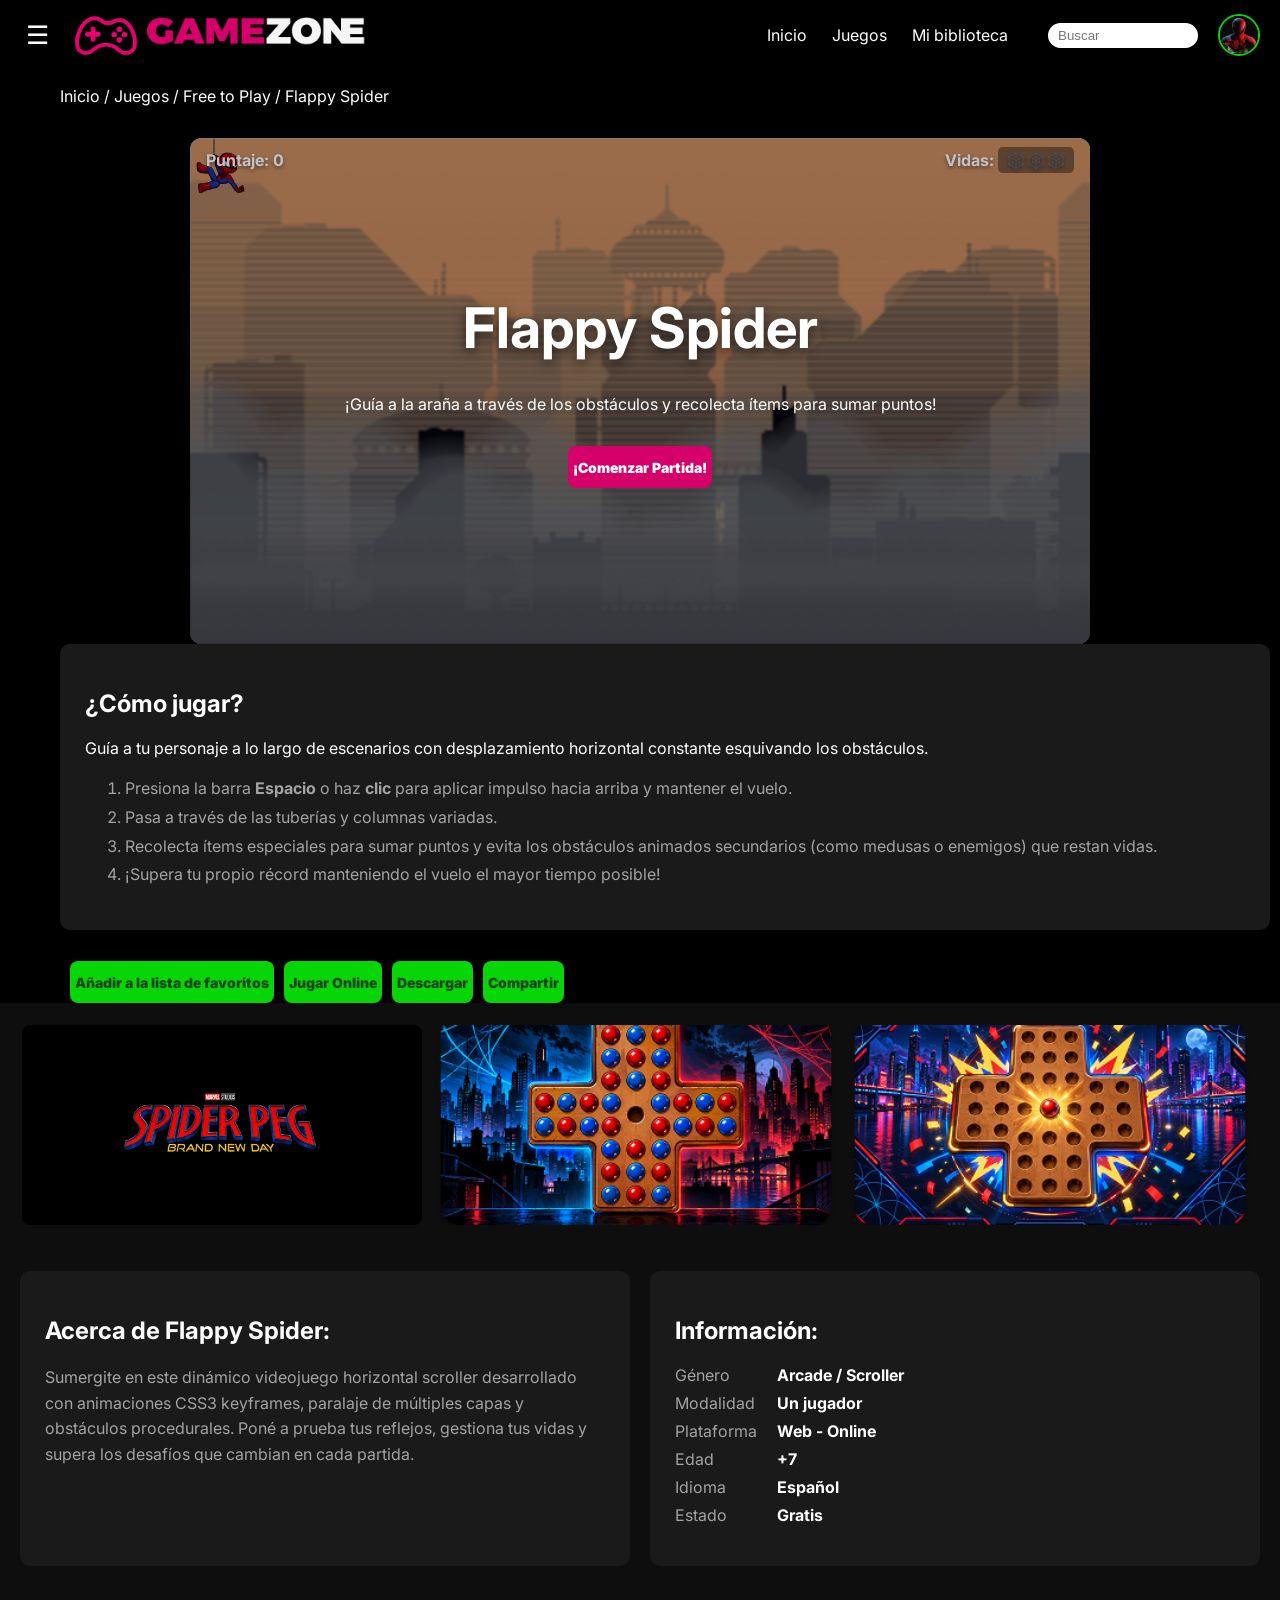
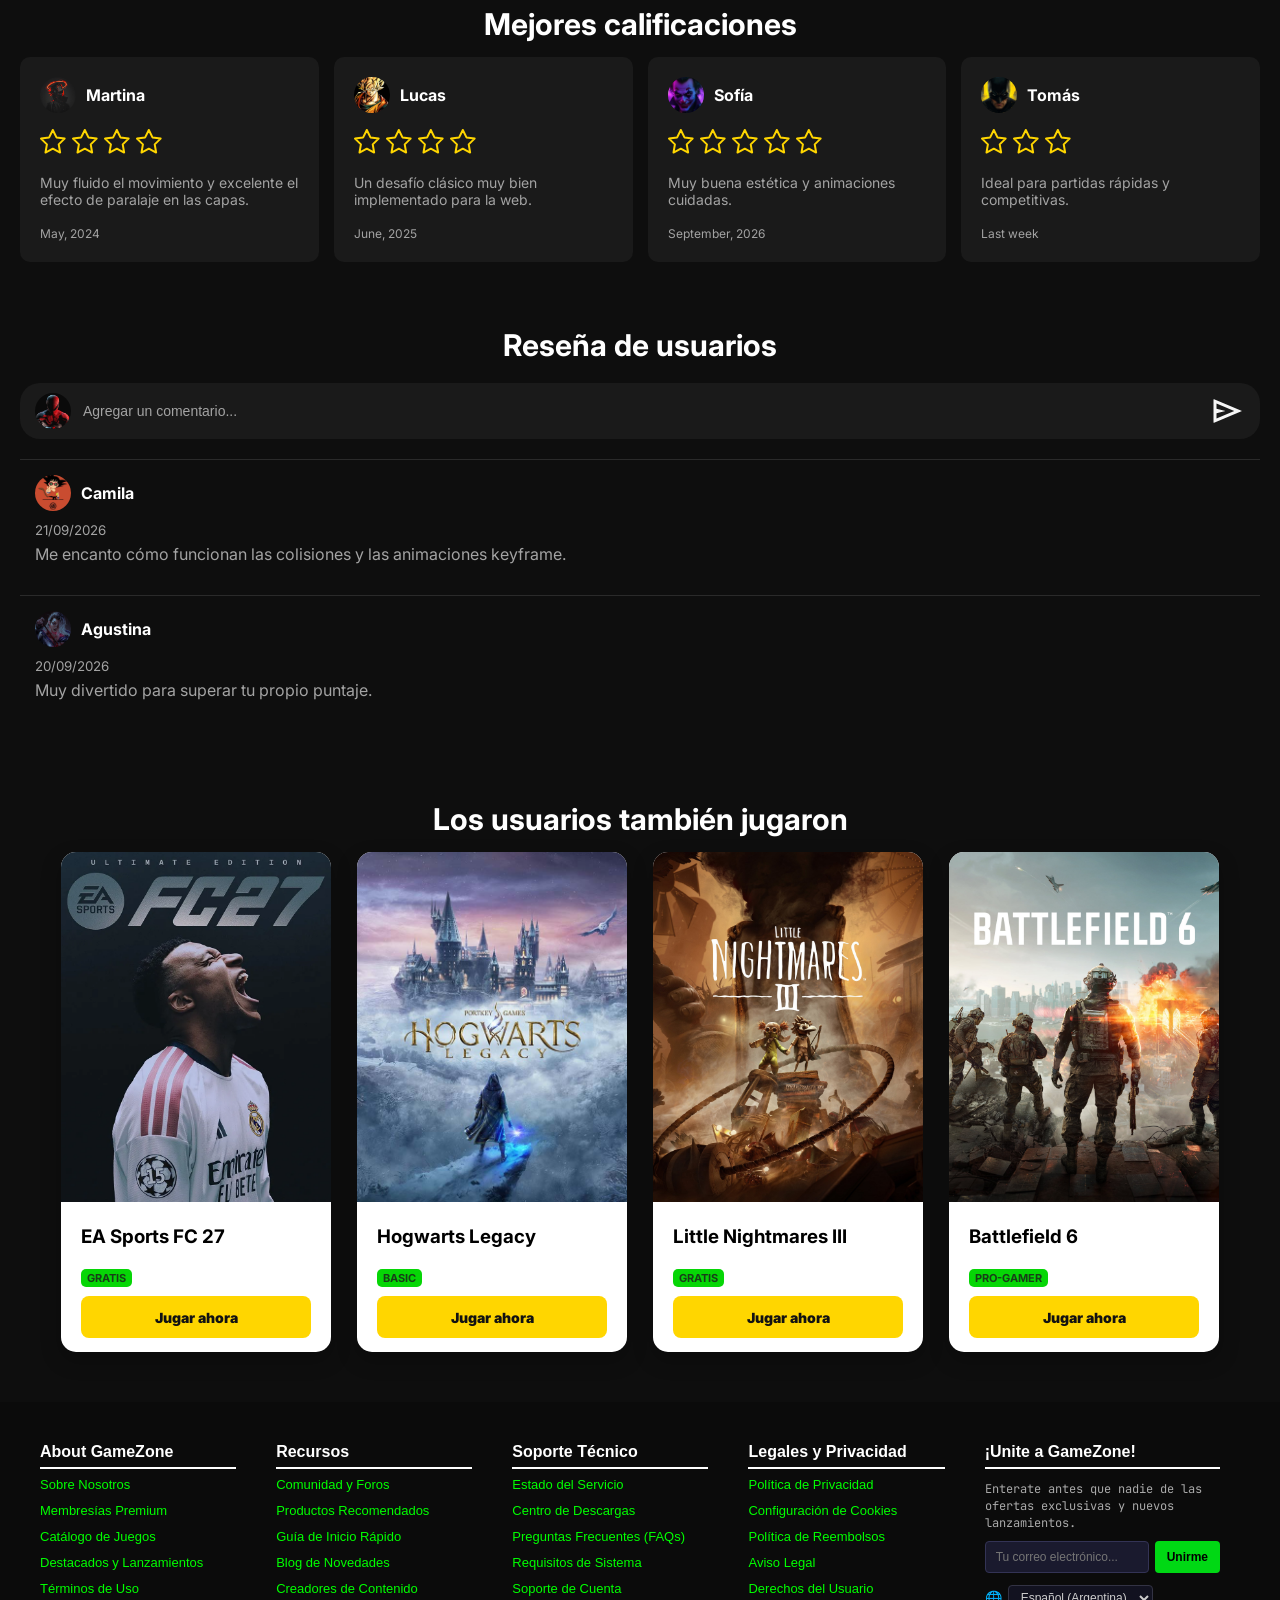
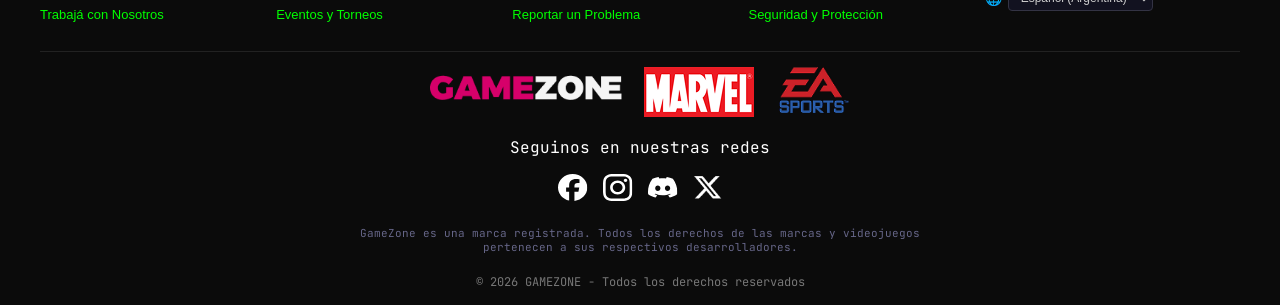
==== commit 9a5e4083: "Agrego svg para elegir pipes y ordeno los parallax" ====
--- a/pages/flappyspider.html
+++ b/pages/flappyspider.html
@@ -14,7 +14,6 @@
     <link rel="stylesheet" href="../css/footer.css">
 
     <link rel="stylesheet" href="../css/flappyspider.css">
-    
 </head>
 
 <body>
@@ -77,41 +76,45 @@
 
         <section class="landing-main">
             <p class="spiderpeg-ruta"><a href="home.html">Inicio</a> / Juegos / Free to Play / Flappy Spider</p>
-            
+
             <div class="spiderpeg-contenedor">
-                <!-- Contenedor principal del juego scroller -->
+                <!-- Contenedor principal del juego -->
                 <div class="spiderpeg-juego" id="game-container">
-                    
-                    <!-- Pantalla de Inicio / Instrucciones superpuesta -->
+
+                    <!-- Pantalla de Inicio -->
                     <div id="start-screen" class="game-screen active">
                         <h2>Flappy Spider</h2>
                         <p>¡Guía a la araña a través de los obstáculos y recolecta ítems para sumar puntos!</p>
                         <button id="start-btn" class="btn primary">¡Comenzar Partida!</button>
                     </div>
 
-                    <!-- Escenario interactivo (Parallax + Canvas o capas DOM) -->
+                    <!-- Escenario: parallax, mundo, jugador y HUD -->
                     <div id="game-canvas-container">
-                        <!-- 5 Capas de Parallax requeridas -->
+
+                        <!-- Capas de parallax, de lejos a cerca -->
                         <div class="parallax-layer layer-background"></div>
-                        <div class="parallax-layer layer-city1"></div>
-                        <div class="parallax-layer layer-city2"></div>
-                        <div class="parallax-layer layer-city3"></div>
-                        <div class="parallax-layer layer-city4"></div>
-
-                        <!-- Mundo / Obstáculos / Coleccionables -->
+<div class="parallax-layer layer-sun"></div>
+<div class="parallax-layer layer-city4"></div>
+<div class="parallax-layer layer-city3"></div>
+<div class="parallax-layer layer-city2"></div>
+<div class="parallax-layer layer-light"></div>
+<div class="parallax-layer layer-city1"></div>
+<div class="parallax-layer layer-smog2"></div>
+<div class="parallax-layer layer-smog1"></div>
+
+                        <!-- Obstáculos y jugador -->
                         <div id="world"></div>
-
-                        <!-- Avatar del jugador -->
                         <div id="player" class="player"></div>
 
-                        <!-- HUD / Marcador Superior (Puntaje y Vidas) -->
+                        <!-- HUD: puntaje y vidas -->
                         <div id="hud">
                             <div class="hud-item">Puntaje: <span id="score-val">0</span></div>
                             <div class="hud-item">Vidas: <span id="lives-val" class="lives-val">🕸️🕸️🕸️</span></div>
                         </div>
+
                     </div>
 
-                    <!-- Pantalla de Fin de Juego (Game Over) -->
+                    <!-- Pantalla de Game Over -->
                     <div id="gameover-screen" class="game-screen">
                         <h2>¡Game Over!</h2>
                         <p>Te quedaste sin vidas en el recorrido.</p>
@@ -123,16 +126,19 @@
 
                 </div>
 
-                <!-- Sección de instrucciones ("¿Cómo jugar?") adaptada a la consigna -->
+                <!-- Sección de instrucciones -->
                 <article id="como-jugar" class="how-to-play">
                     <h2>¿Cómo jugar?</h2>
                     <p>
-                        Guía a tu personaje a lo largo de escenarios con desplazamiento horizontal constante esquivando los obstáculos.
+                        Guía a tu personaje a lo largo de escenarios con desplazamiento horizontal constante esquivando
+                        los obstáculos.
                     </p>
                     <ol>
-                        <li>Presiona la barra <strong>Espacio</strong> o haz <strong>clic</strong> para aplicar impulso hacia arriba y mantener el vuelo.</li>
+                        <li>Presiona la barra <strong>Espacio</strong> o haz <strong>clic</strong> para aplicar impulso
+                            hacia arriba y mantener el vuelo.</li>
                         <li>Pasa a través de las tuberías y columnas variadas.</li>
-                        <li>Recolecta ítems especiales para sumar puntos y evita los obstáculos animados secundarios (como medusas o enemigos) que restan vidas.</li>
+                        <li>Recolecta ítems especiales para sumar puntos y evita los obstáculos animados secundarios
+                            (como medusas o enemigos) que restan vidas.</li>
                         <li>¡Supera tu propio récord manteniendo el vuelo el mayor tiempo posible!</li>
                     </ol>
                 </article>
@@ -146,7 +152,7 @@
             </div>
         </section>
 
-        <!-- Imágenes de la galería del juego -->
+        <!-- Galería -->
         <section class="gallery">
             <div class="gallery-thumbs">
                 <article>
@@ -165,9 +171,9 @@
             <article class="about">
                 <h2>Acerca de Flappy Spider:</h2>
                 <p>
-                    Sumergite en este dinámico videojuego horizontal scroller desarrollado con animaciones CSS3 keyframes, 
-                    paralaje de múltiples capas y obstáculos procedurales. Poné a prueba tus reflejos, gestiona tus vidas 
-                    y supera los desafíos que cambian en cada partida.
+                    Sumergite en este dinámico videojuego horizontal scroller desarrollado con animaciones CSS3
+                    keyframes, paralaje de múltiples capas y obstáculos procedurales. Poné a prueba tus reflejos,
+                    gestiona tus vidas y supera los desafíos que cambian en cada partida.
                 </p>
             </article>
 
@@ -190,7 +196,7 @@
             </article>
         </section>
 
-        <!-- Secciones de calificaciones, reseñas y usuarios que también jugaron (Intactas) -->
+        <!-- Calificaciones -->
         <section class="ratings">
             <h2>Mejores calificaciones</h2>
 
@@ -255,6 +261,7 @@
             </article>
         </section>
 
+        <!-- Reseñas -->
         <section class="reviews">
             <h2>Reseña de usuarios</h2>
 
@@ -283,6 +290,7 @@
             </article>
         </section>
 
+        <!-- Otros juegos -->
         <section class="also-played">
             <h2>Los usuarios también jugaron</h2>
 
@@ -329,7 +337,7 @@
 
     <script src="../js/menu.js"></script>
     <script src="../js/footer.js"></script>
-    <!-- Script principal del juego Flappy Scroller -->
+    <!-- Script principal del juego -->
     <script src="../js/flappyspider.js"></script>
 
 </body>
--- a/css/flappyspider.css
+++ b/css/flappyspider.css
@@ -1,4 +1,4 @@
-/* ===== CONTENEDOR PRINCIPAL DEL JUEGO ===== */
+/* ===== CONTENEDOR PRINCIPAL ===== */
 #game-container {
     position: relative;
     width: 100%;
@@ -10,28 +10,24 @@
     background: #87ceeb;
 }
 
+/* Escenario: por debajo de las pantallas de inicio y game over */
 #game-canvas-container {
     position: absolute;
     inset: 0;
     overflow: hidden;
+    z-index: 1;
 }
 
-/* ===== SISTEMA DE PARALLAX ===== */
+/* ===== PARALLAX ===== */
 /* Capas borrosas antes de empezar la partida */
 #game-container .parallax-layer {
-    filter: blur(3px);
+    filter: blur(1px);
     transition: filter 0.6s ease;
 }
 
 /* Al empezar, se enfocan */
 #game-container.playing .parallax-layer {
     filter: none;
-}
-
-.lives-val {
-    background: rgba(0, 0, 0, 0.4);
-    padding: 0.2rem 0.5rem;
-    border-radius: 0.3rem;
 }
 
 .parallax-layer {
@@ -43,70 +39,79 @@
     background-repeat: repeat-x;
     background-size: 50% 100%;
     animation: scroll linear infinite;
+    pointer-events: none;
 }
 
-.layer-background { background-image: url("../assets/background/background.png"); animation-duration: 120s; z-index: 1; }
-.layer-city1       { background-image: url("../assets/background/city1plan.png");   animation-duration: 60s;  z-index: 2; }
-.layer-city2       { background-image: url("../assets/background/city2plan.png");   animation-duration: 30s;  z-index: 3; }
-.layer-city3       { background-image: url("../assets/background/city3plan.png");   animation-duration: 12s;  z-index: 4; }
-.layer-city4       { background-image: url("../assets/background/city4plan.png");   animation-duration: 8s;   z-index: 5; }
+.layer-background { background-image: url("../assets/background/background.png"); animation-duration: 150s; z-index: 1; }
+.layer-sun        { background-image: url("../assets/background/sun.png");        animation-duration: 150s; z-index: 2; }
+.layer-city4      { background-image: url("../assets/background/city4plan.png");  animation-duration: 120s; z-index: 3; }
+.layer-city3      { background-image: url("../assets/background/city3plan.png");  animation-duration: 90s;  z-index: 4; }
+.layer-city2      { background-image: url("../assets/background/city2plan.png");  animation-duration: 65s;  z-index: 5; }
+.layer-light      { background-image: url("../assets/background/light.png");      animation-duration: 50s;  z-index: 6; }
+.layer-city1      { background-image: url("../assets/background/city1plan.png");  animation-duration: 35s;  z-index: 7; }
+.layer-smog2      { background-image: url("../assets/background/smog2.png");      animation-duration: 22s;  z-index: 8; }
+.layer-smog1      { background-image: url("../assets/background/smog1.png");      animation-duration: 16s;  z-index: 9; }
 
 @keyframes scroll {
     from { transform: translateX(0); }
     to   { transform: translateX(-50%); }
 }
 
-/* ===== MUNDO Y OBSTÁCULOS (TUBERÍAS / CONDUCTOS) ===== */
+/* ===== MUNDO: TUBERÍAS (por encima del parallax) ===== */
 #world {
     position: absolute;
     inset: 0;
-    z-index: 5;
+    z-index: 10;
+    pointer-events: none;
 }
 
 .pipe {
-  position: absolute;
-  left: 0;
-  box-sizing: border-box;
-  background-image: url("../assets/img/metal_tile.svg");
-  background-repeat: repeat-y;   /* repite la imagen hacia abajo, sin estirarla */
-  background-size: 100% auto;    /* ancho de la tubería, alto proporcional */
+    position: absolute;
+    left: 0;
+    box-sizing: border-box;
+    background-image: url("../assets/img/marco_ventana_tile.svg");
+    background-repeat: repeat-y;
+    background-size: 100% auto;
 }
 
 .pipe-top {
-  top: 0;
-  transform: scaleY(-1);
+    top: 0;
+    transform: scaleY(-1);
 }
 
-/* ===== JUGADOR (ARAÑA) Y ANIMACIÓN DE DAÑO ===== */
+/* ===== JUGADOR (ARAÑA) ===== */
 .player {
     position: absolute;
     left: 15%;
     top: 40%;
     width: 60px;
     height: 60px;
-    z-index: 6;
+    z-index: 11;
     will-change: transform;
+    pointer-events: none;
     background-image: url("../assets/img/spiderface.png");
     background-size: contain;
     background-repeat: no-repeat;
     background-position: center;
 }
 
-/* Animación de daño limpia (solo filtros y opacidad para no romper la posición de JS) */
+/* Destello rojo al recibir daño */
 @keyframes damageFlash {
-    0% { filter: brightness(1); opacity: 1; }
-    20% { filter: drop-shadow(0 0 12px red) brightness(2.5) sepia(1); opacity: 0.4; }
-    40% { filter: brightness(1); opacity: 1; }
-    60% { filter: drop-shadow(0 0 12px red) brightness(2.5) sepia(1); opacity: 0.4; }
-    80% { filter: brightness(1); opacity: 1; }
-    100% { filter: brightness(1); opacity: 1; }
+    0%, 40%, 80%, 100% {
+        filter: brightness(1);
+        opacity: 1;
+    }
+    20%, 60% {
+        filter: brightness(1.8) sepia(1) saturate(8) hue-rotate(-50deg) drop-shadow(0 0 15px red);
+        opacity: 0.5;
+    }
 }
 
 .player.damage-anim {
     animation: damageFlash 0.6s ease;
 }
 
-/* ===== HUD (PUNTAJE Y VIDAS) ===== */
+/* ===== HUD ===== */
 #hud {
     position: absolute;
     top: 12px;
@@ -114,10 +119,17 @@
     right: 16px;
     display: flex;
     justify-content: space-between;
-    z-index: 7;
+    z-index: 12;
     font-weight: bold;
     color: #fff;
-    text-shadow: 0 2px 4px rgba(0,0,0,.5);
+    text-shadow: 0 2px 4px rgba(0, 0, 0, .5);
+    pointer-events: none;
+}
+
+.lives-val {
+    background: rgba(0, 0, 0, 0.4);
+    padding: 0.2rem 0.5rem;
+    border-radius: 0.3rem;
 }
 
 /* ===== PANTALLAS (INICIO Y GAME OVER) ===== */
@@ -131,8 +143,7 @@
     gap: 1rem;
     padding: 2rem;
     text-align: center;
-    background: rgba(10, 15, 35, 0.7);
-    backdrop-filter: blur(4px);
+    background: rgba(10, 15, 35, 0.25);
     z-index: 10;
     color: #fff;
 }
@@ -141,21 +152,8 @@
     display: flex;
 }
 
-/* Overlay liviano para inicio y game over para que se vea el fondo borroso */
-#start-screen,
-#gameover-screen {
-    background: rgba(10, 15, 35, 0.25);
-    backdrop-filter: none;
-}
-
 #start-screen h2 {
-    font-size: clamp(2.0rem, 6vw, 3.5rem);
+    font-size: clamp(2rem, 6vw, 3.5rem);
     margin: 0;
-    text-shadow: 0 4px 12px rgba(0,0,0,.6);
-}
-
-#start-screen .subtitle {
-    opacity: .8;
-    margin: 0;
-}
-
+    text-shadow: 0 4px 12px rgba(0, 0, 0, .6);
+}
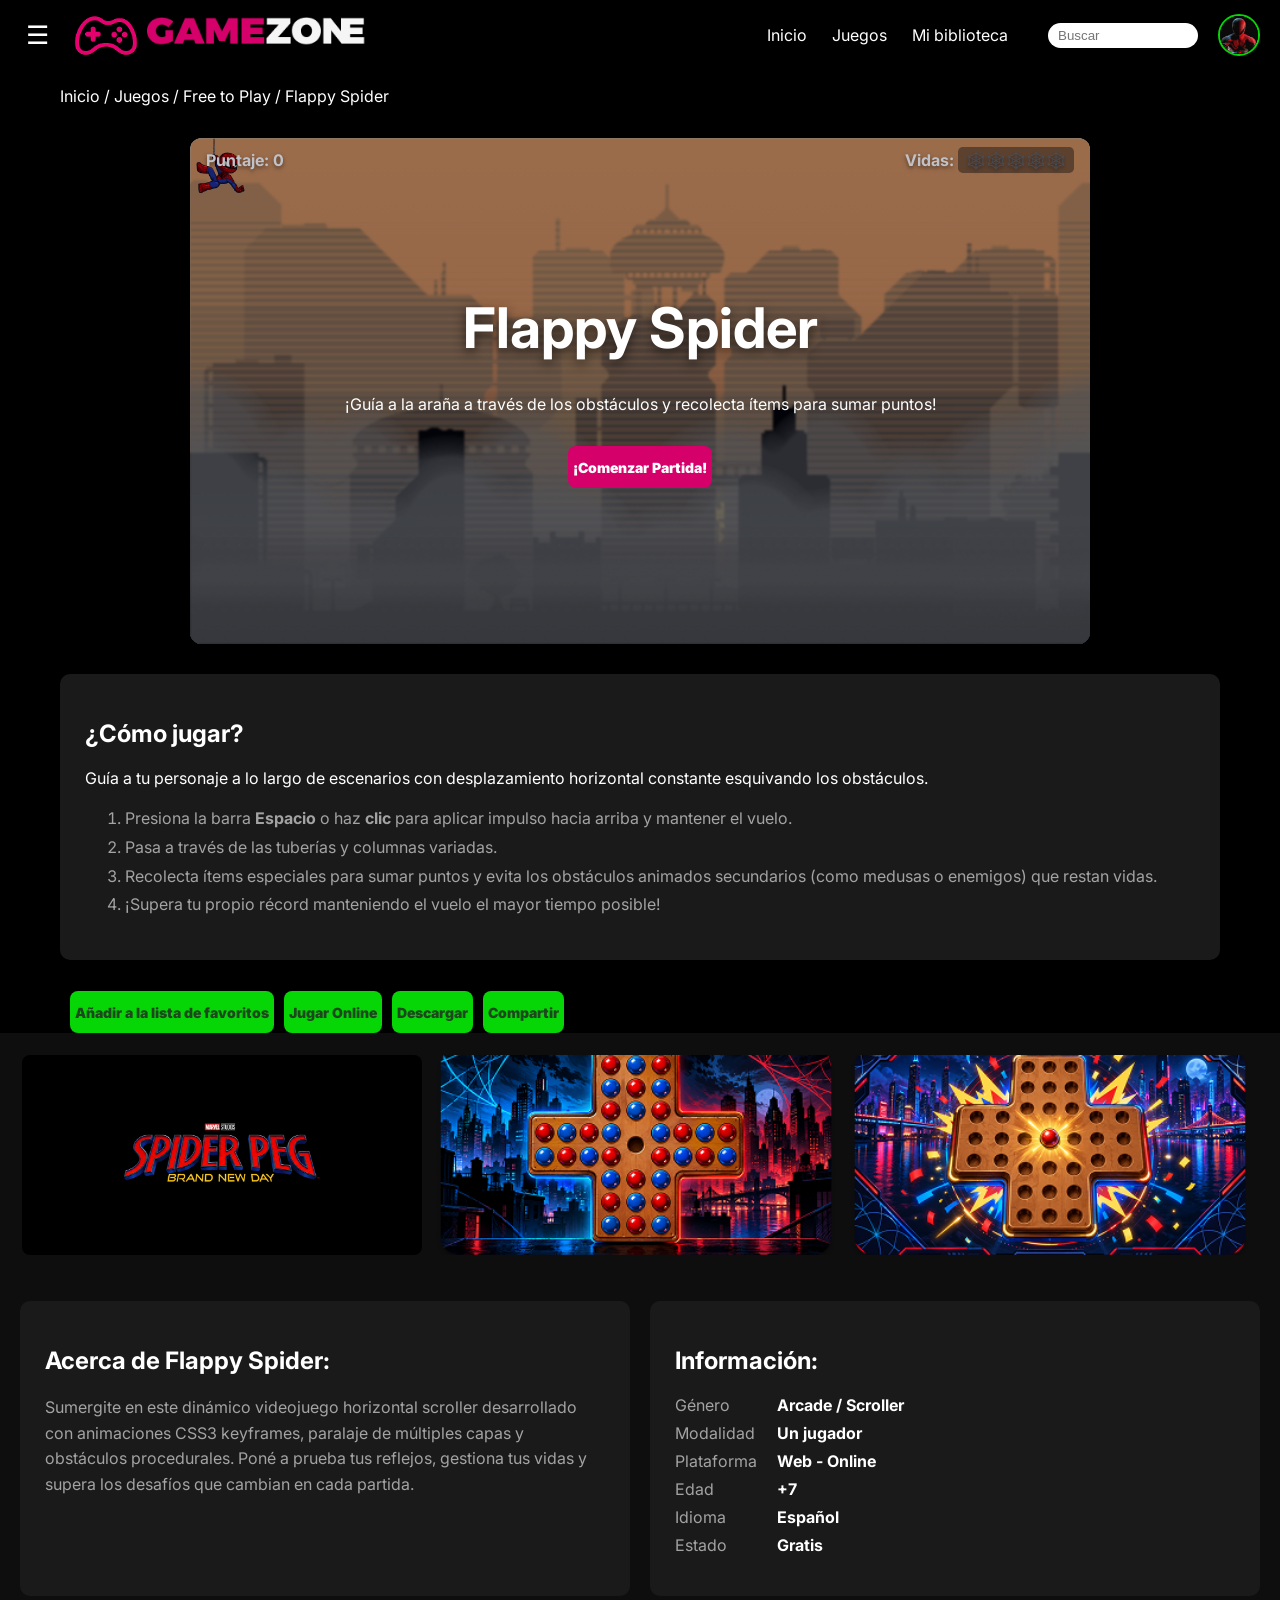
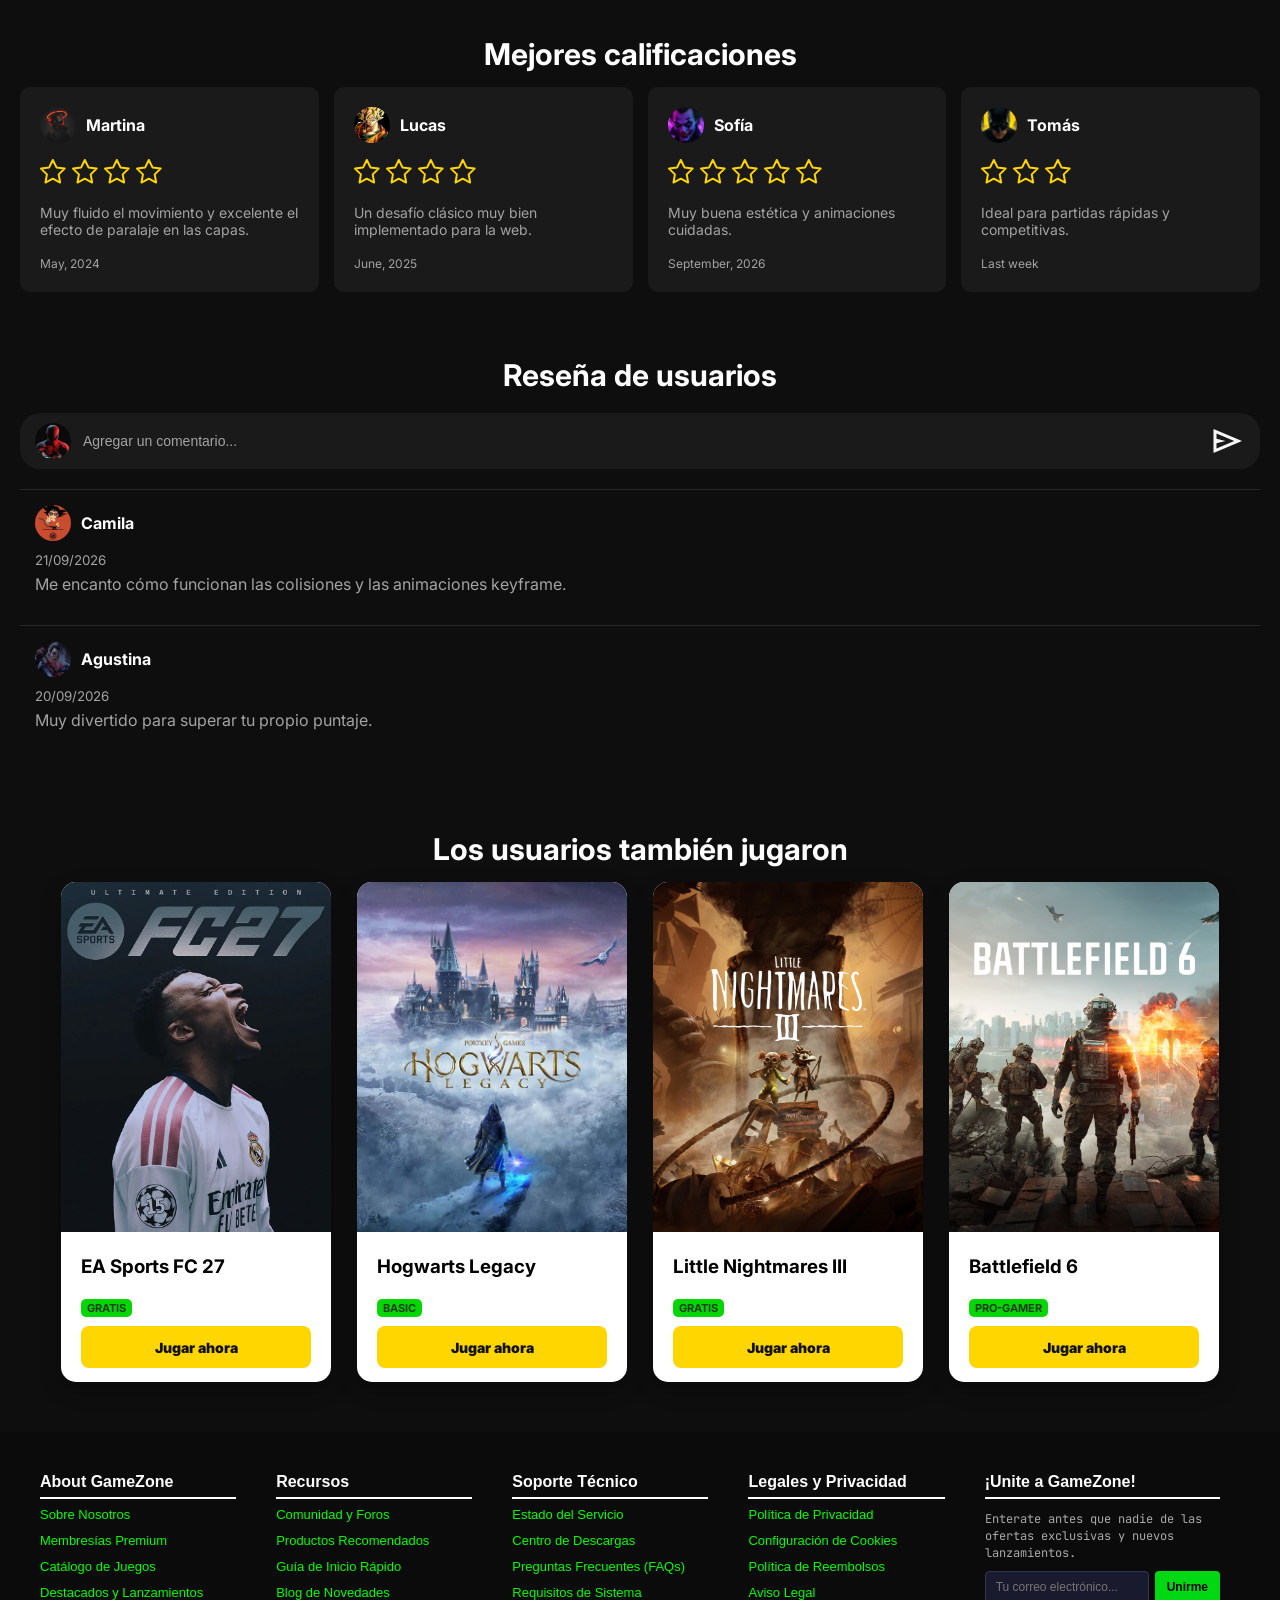
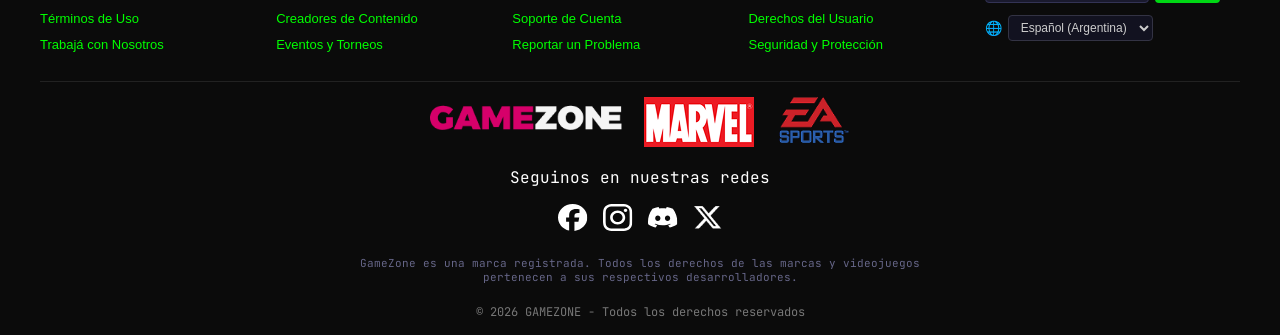
==== commit 79476b52: "Acomode configuraciones para que sea jugable" ====
--- a/pages/flappyspider.html
+++ b/pages/flappyspider.html
@@ -93,14 +93,14 @@
 
                         <!-- Capas de parallax, de lejos a cerca -->
                         <div class="parallax-layer layer-background"></div>
-<div class="parallax-layer layer-sun"></div>
-<div class="parallax-layer layer-city4"></div>
-<div class="parallax-layer layer-city3"></div>
-<div class="parallax-layer layer-city2"></div>
-<div class="parallax-layer layer-light"></div>
-<div class="parallax-layer layer-city1"></div>
-<div class="parallax-layer layer-smog2"></div>
-<div class="parallax-layer layer-smog1"></div>
+                        <div class="parallax-layer layer-sun"></div>
+                        <div class="parallax-layer layer-city4"></div>
+                        <div class="parallax-layer layer-city3"></div>
+                        <div class="parallax-layer layer-city2"></div>
+                        <div class="parallax-layer layer-light"></div>
+                        <div class="parallax-layer layer-city1"></div>
+                        <div class="parallax-layer layer-smog2"></div>
+                        <div class="parallax-layer layer-smog1"></div>
 
                         <!-- Obstáculos y jugador -->
                         <div id="world"></div>
--- a/css/game/game.css
+++ b/css/game/game.css
@@ -76,7 +76,8 @@
 }
 
 .how-to-play {
-    width: 100%;
+    
+    margin-top: 30px;
 }
 
 .how-to-play ol {
--- a/css/flappyspider.css
+++ b/css/flappyspider.css
@@ -156,4 +156,5 @@
     font-size: clamp(2rem, 6vw, 3.5rem);
     margin: 0;
     text-shadow: 0 4px 12px rgba(0, 0, 0, .6);
-}+}
+
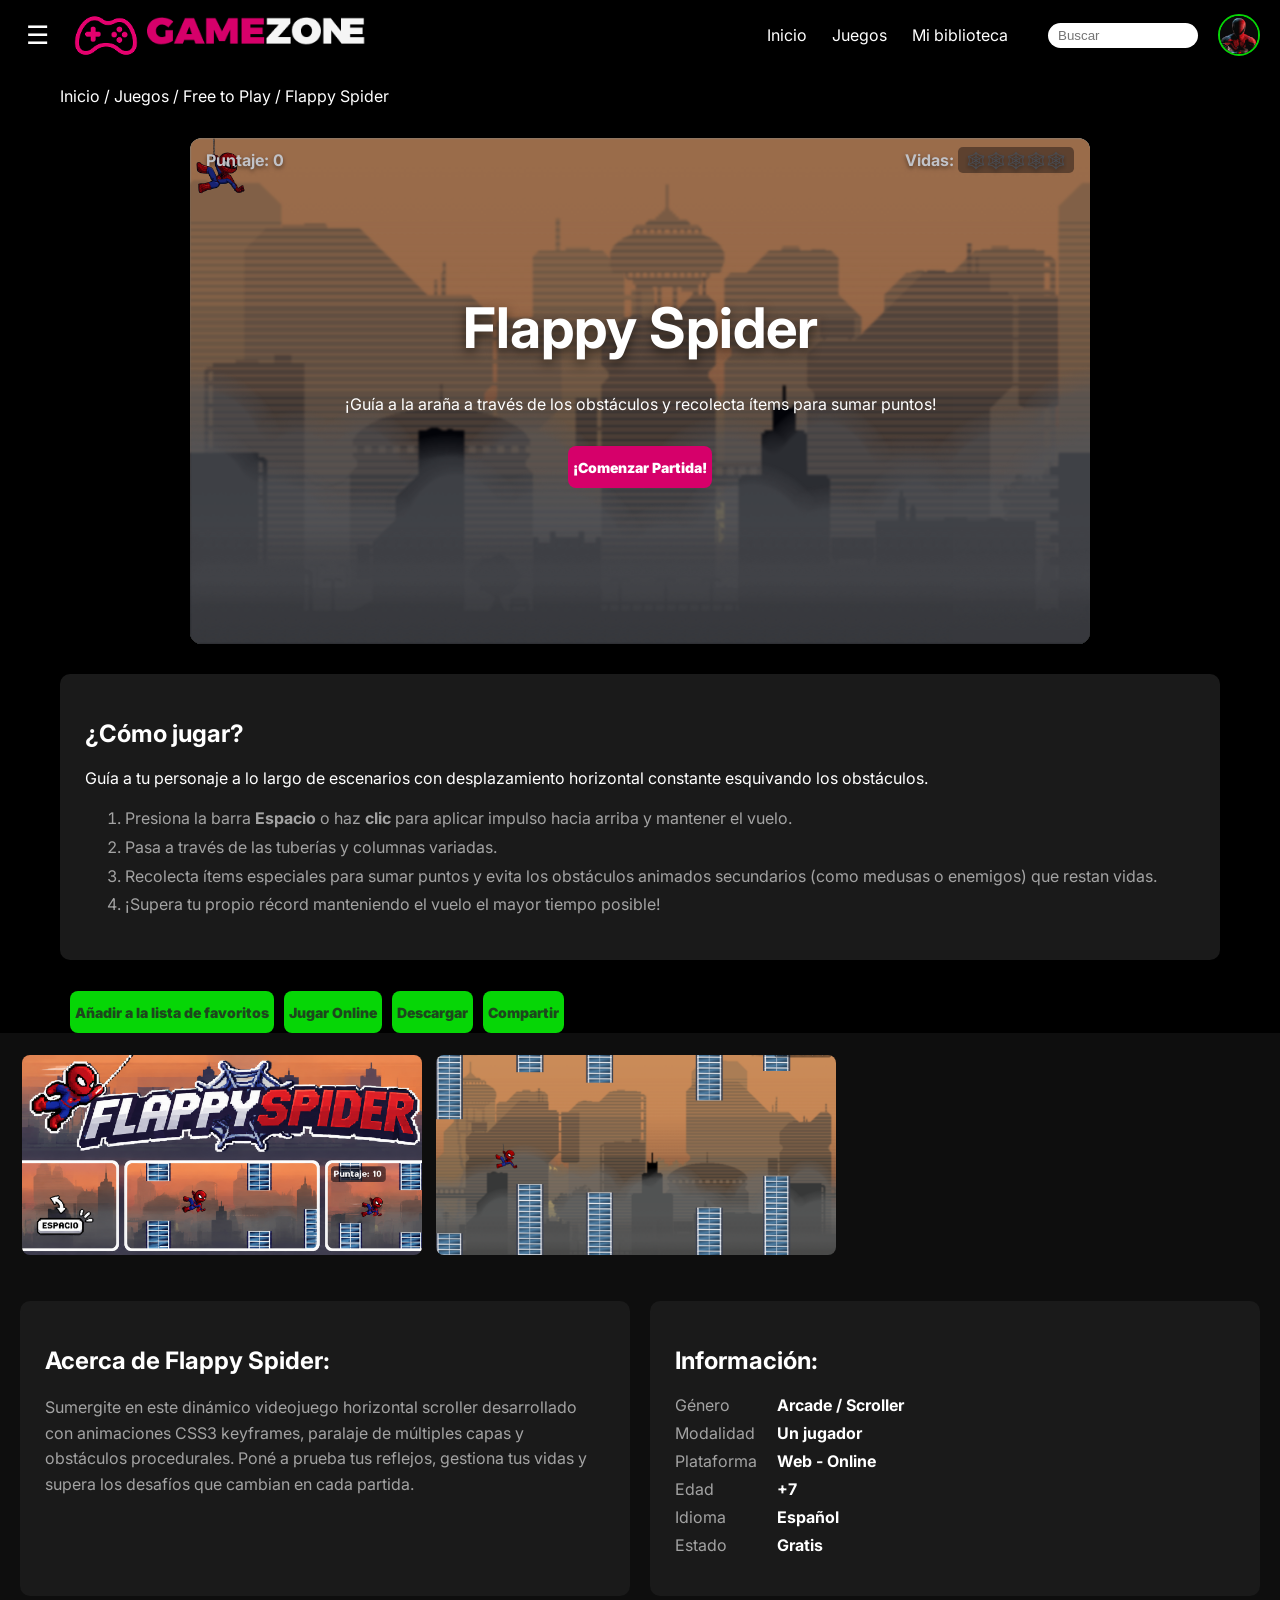
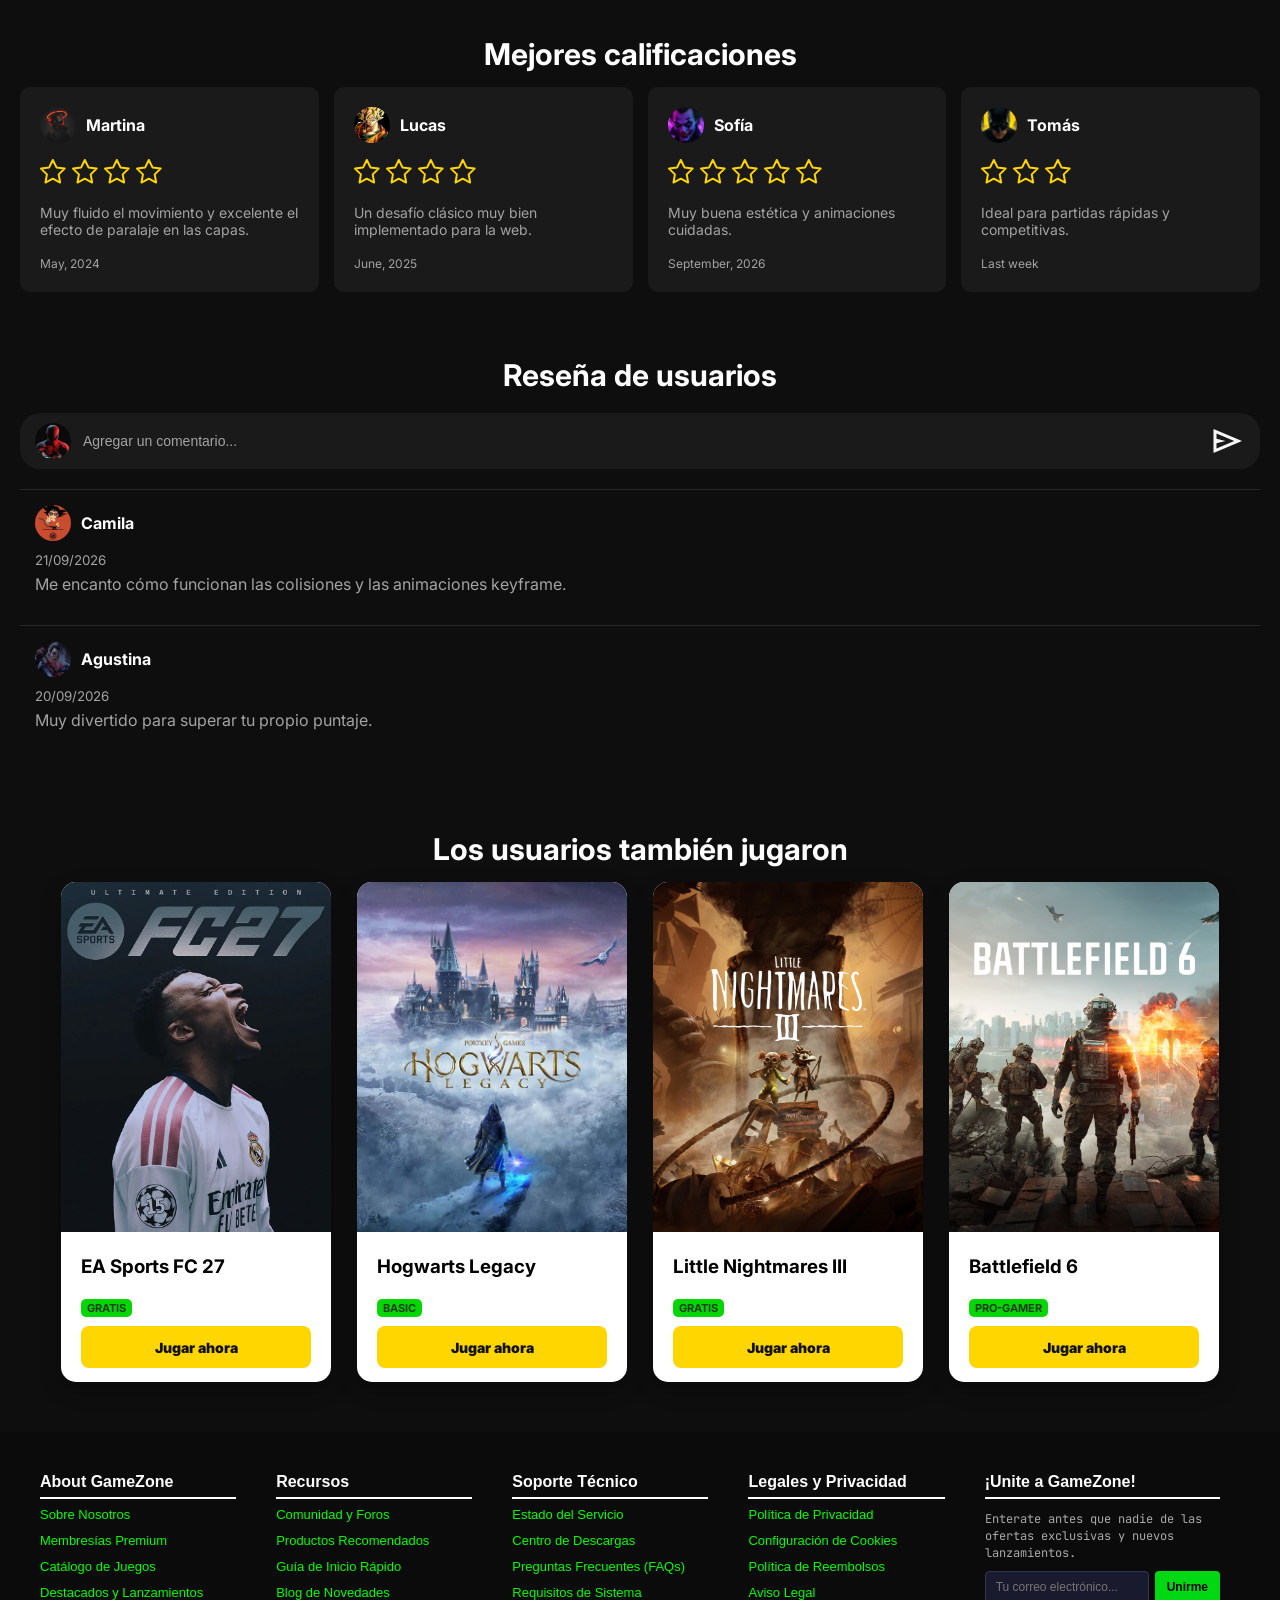
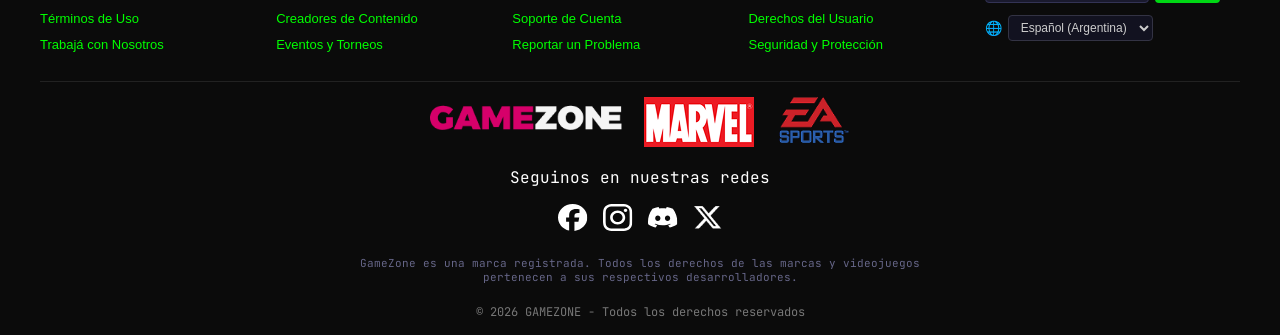
==== commit f4ee44ca: "Agrego imgs del juego" ====
--- a/pages/flappyspider.html
+++ b/pages/flappyspider.html
@@ -156,14 +156,12 @@
         <section class="gallery">
             <div class="gallery-thumbs">
                 <article>
-                    <img class="img-game" src="../assets/img/SpiderPeg-1.jpg" alt="Flappy Spider - imagen 1">
+                    <img class="img-game" src="../assets/img/flappyspiderlogo.png" alt="Flappy Spider - imagen 1">
                 </article>
                 <article>
-                    <img class="img-game" src="../assets/img/Spidergame-2.png" alt="Flappy Spider - imagen 2">
+                    <img class="img-game" src="../assets/img/flappyspidergame.png" alt="Flappy Spider - imagen 2">
                 </article>
-                <article>
-                    <img class="img-game" src="../assets/img/Spidergame-3.png" alt="Flappy Spider - imagen 3">
-                </article>
+                
             </div>
         </section>
 
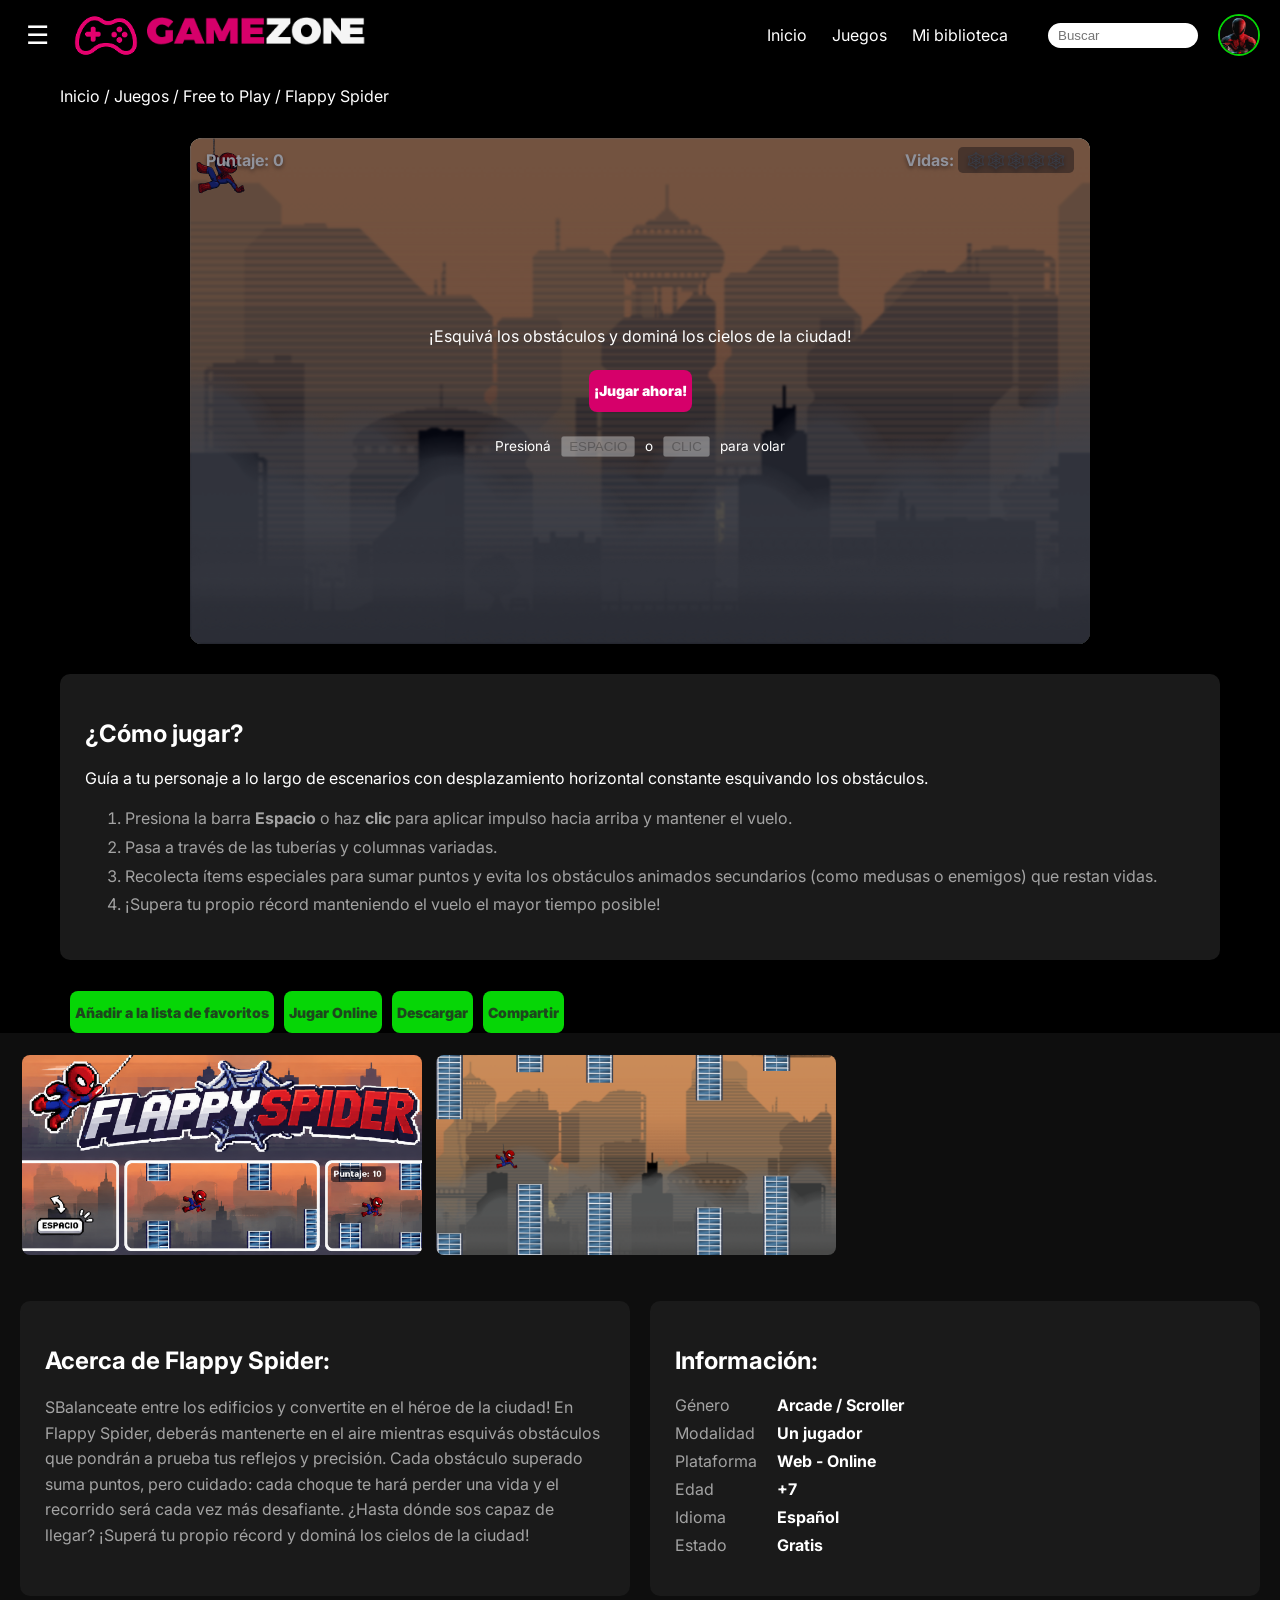
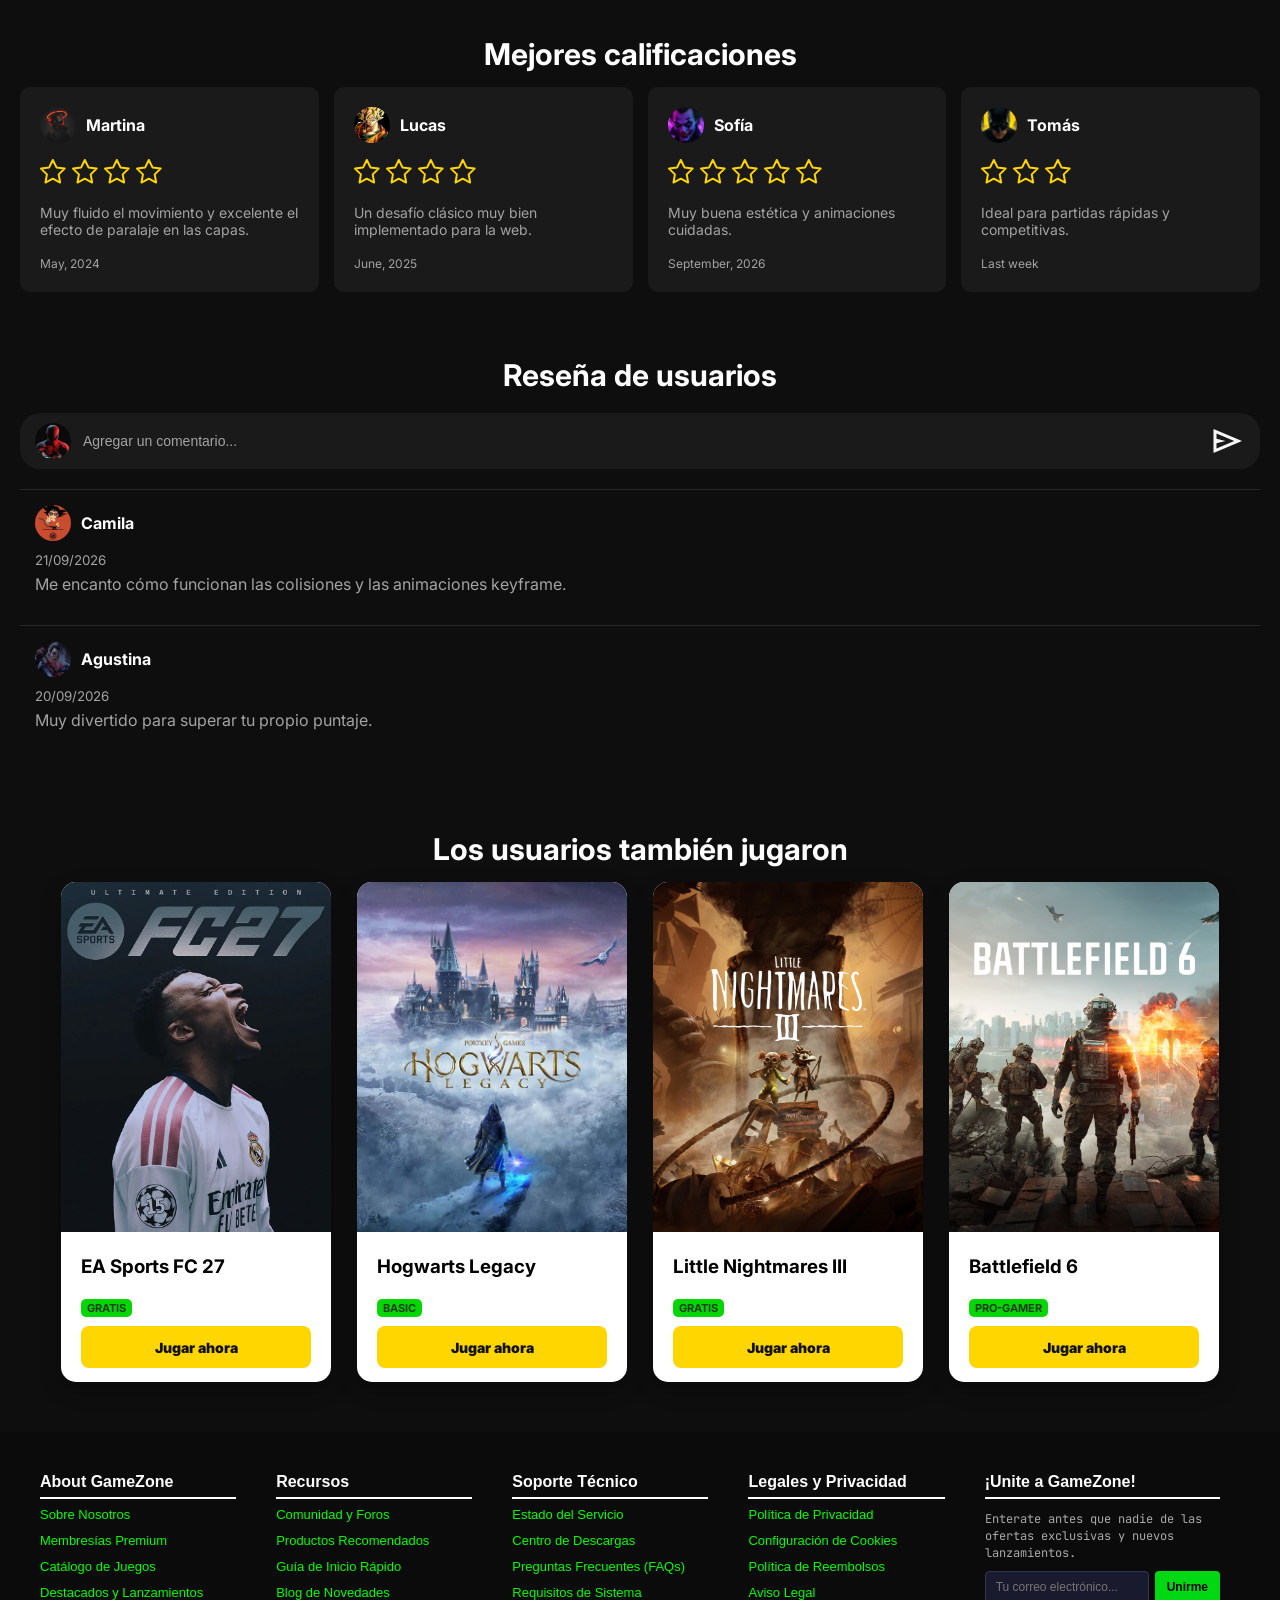
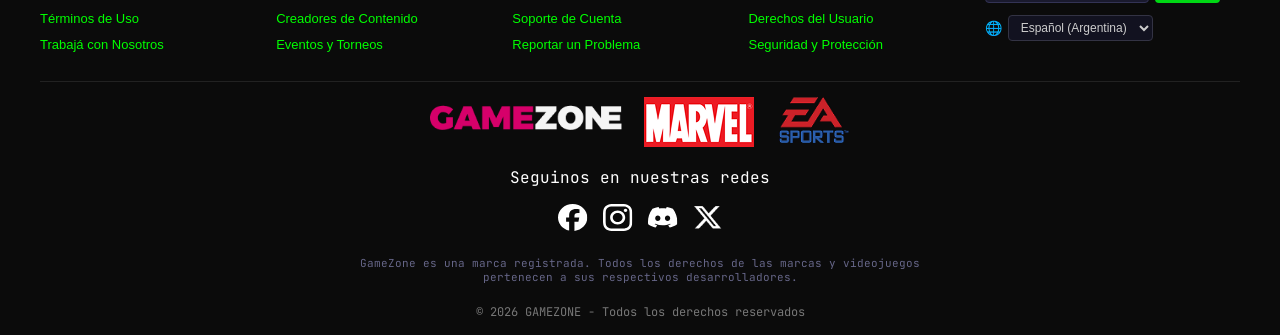
==== commit fb0b71b0: "Modifico inicio y gameover del juego" ====
--- a/pages/flappyspider.html
+++ b/pages/flappyspider.html
@@ -82,11 +82,26 @@
                 <div class="spiderpeg-juego" id="game-container">
 
                     <!-- Pantalla de Inicio -->
-                    <div id="start-screen" class="game-screen active">
-                        <h2>Flappy Spider</h2>
-                        <p>¡Guía a la araña a través de los obstáculos y recolecta ítems para sumar puntos!</p>
-                        <button id="start-btn" class="btn primary">¡Comenzar Partida!</button>
-                    </div>
+<div id="start-screen" class="game-screen active">
+
+    <p>
+        ¡Esquivá los obstáculos y dominá
+        los cielos de la ciudad!
+    </p>
+
+    <button id="start-btn" class="btn primary">
+        ¡Jugar ahora!
+    </button>
+
+    <div class="game-controls">
+        <span>Presioná</span>
+        <button class="btn disabled" disabled>ESPACIO</button>
+        <span>o</span>
+        <button class="btn disabled" disabled>CLIC</button>
+        <span>para volar</span>
+    </div>
+
+</div>
 
                     <!-- Escenario: parallax, mundo, jugador y HUD -->
                     <div id="game-canvas-container">
@@ -169,9 +184,7 @@
             <article class="about">
                 <h2>Acerca de Flappy Spider:</h2>
                 <p>
-                    Sumergite en este dinámico videojuego horizontal scroller desarrollado con animaciones CSS3
-                    keyframes, paralaje de múltiples capas y obstáculos procedurales. Poné a prueba tus reflejos,
-                    gestiona tus vidas y supera los desafíos que cambian en cada partida.
+                    SBalanceate entre los edificios y convertite en el héroe de la ciudad! En Flappy Spider, deberás mantenerte en el aire mientras esquivás obstáculos que pondrán a prueba tus reflejos y precisión. Cada obstáculo superado suma puntos, pero cuidado: cada choque te hará perder una vida y el recorrido será cada vez más desafiante. ¿Hasta dónde sos capaz de llegar? ¡Superá tu propio récord y dominá los cielos de la ciudad!
                 </p>
             </article>
 
--- a/css/flappyspider.css
+++ b/css/flappyspider.css
@@ -158,3 +158,50 @@
     text-shadow: 0 4px 12px rgba(0, 0, 0, .6);
 }
 
+/* ===== PANTALLA DE INICIO ===== */
+
+#start-screen {
+    gap: 1.5rem;
+    background: rgba(10, 15, 35, 0.45);
+}
+
+/* Logo del videojuego */
+
+#start-screen .game-logo {
+    width: 65%;
+    max-width: 550px;
+    object-fit: contain;
+    animation: logoFloat 3s ease-in-out infinite;
+    filter: drop-shadow(0 5px 10px #0008);
+}
+
+/* Descripción */
+
+#start-screen p {
+    max-width: 450px;
+    margin: 0;
+    font-size: 1rem;
+    text-align: center;
+}
+
+/* Controles */
+
+.game-controls {
+    display: flex;
+    align-items: center;
+    justify-content: center;
+    gap: 10px;
+    font-size: 0.85rem;
+}
+
+/* Animación del logo */
+
+@keyframes logoFloat {
+    0%, 100% {
+        transform: translateY(0);
+    }
+
+    50% {
+        transform: translateY(-8px);
+    }
+}
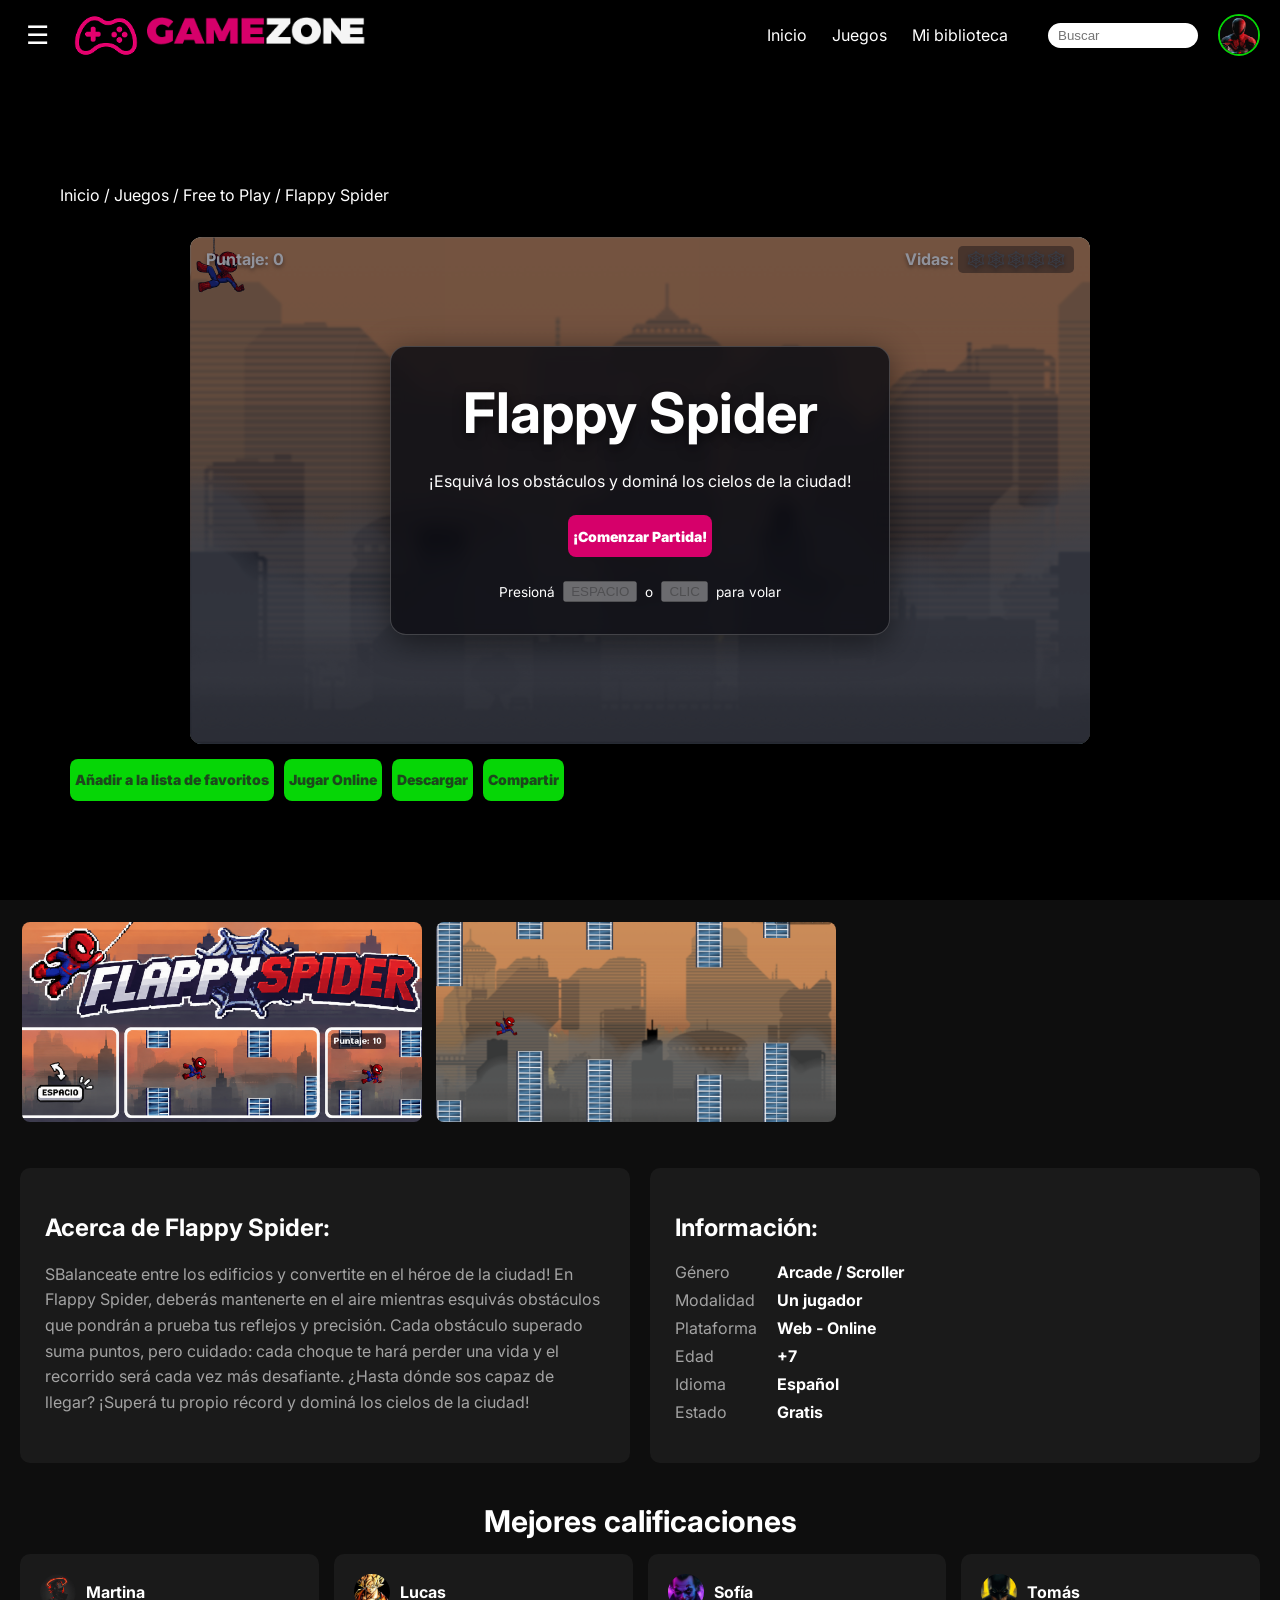
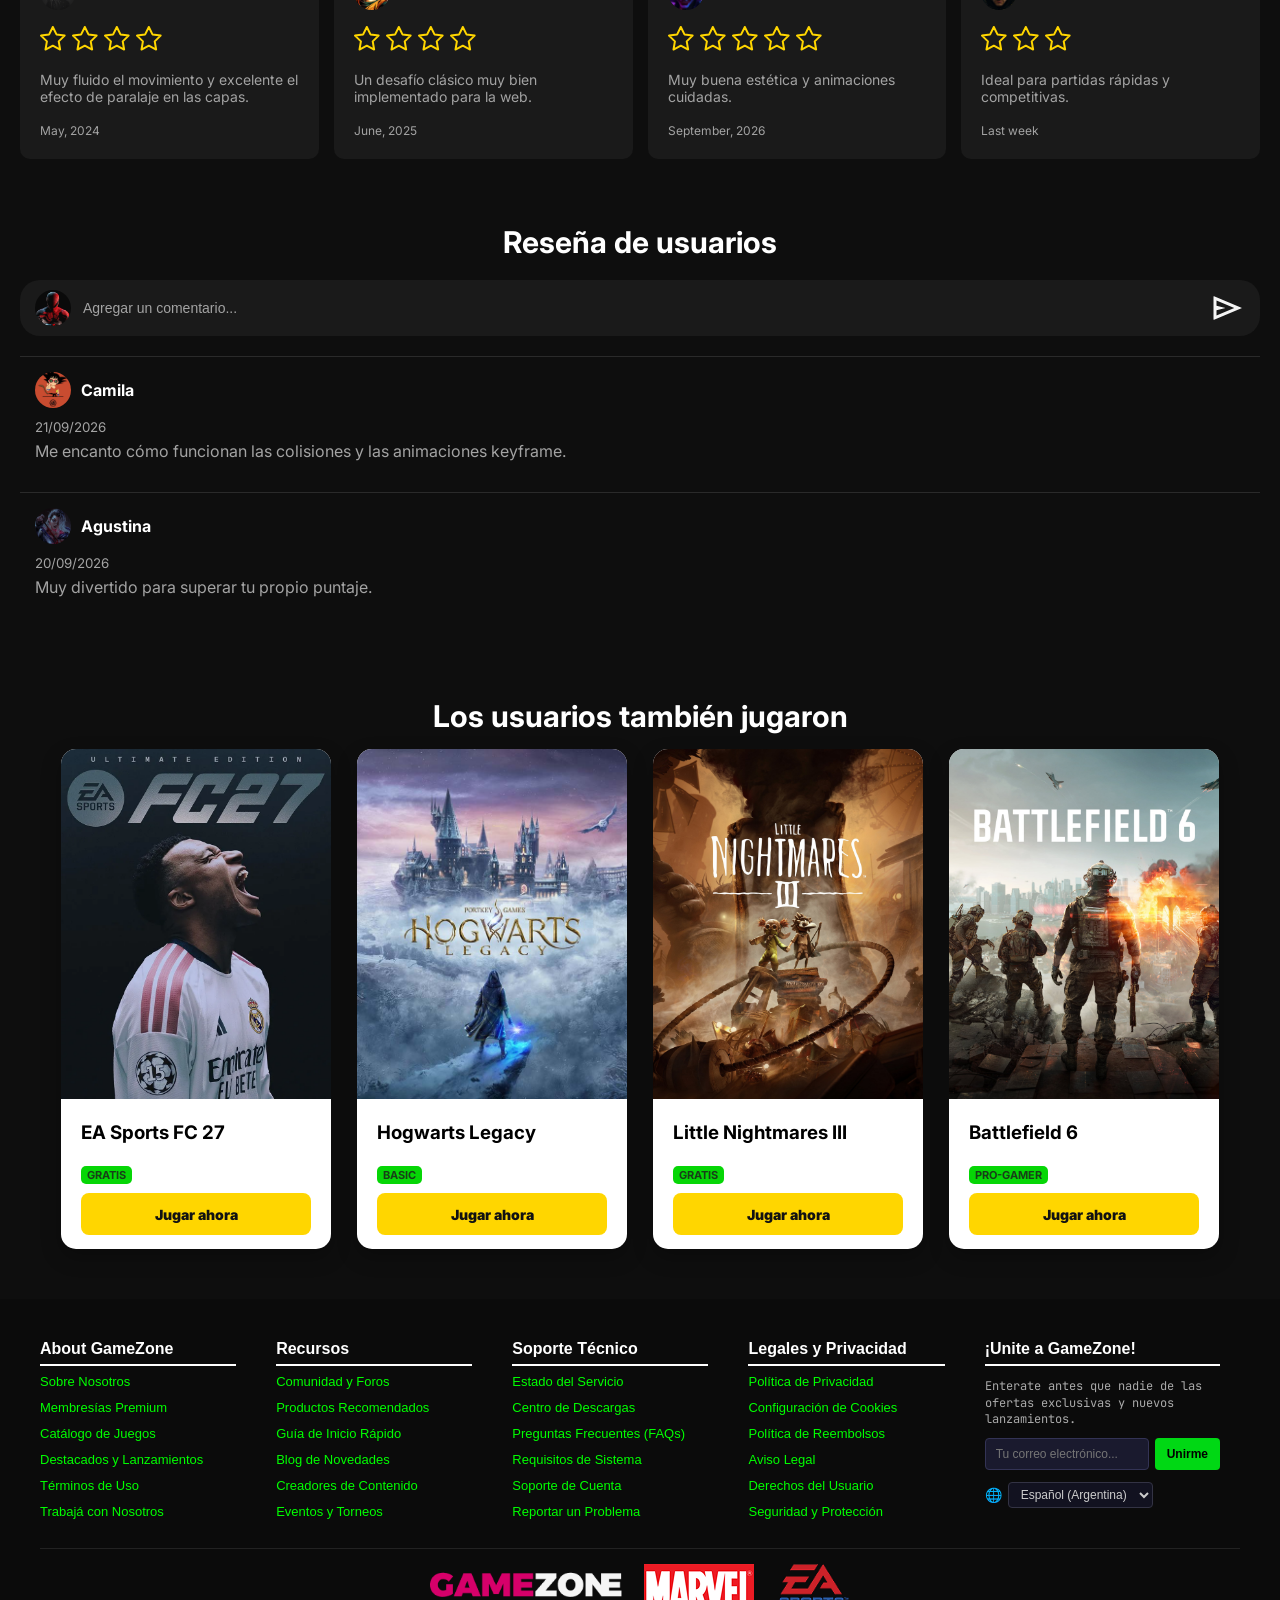
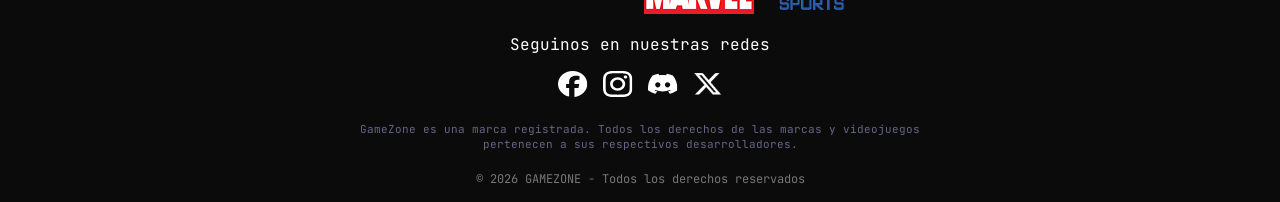
==== commit b8888712: "Modifico pantalla de inicio y gameover" ====
--- a/pages/flappyspider.html
+++ b/pages/flappyspider.html
@@ -83,24 +83,25 @@
 
                     <!-- Pantalla de Inicio -->
 <div id="start-screen" class="game-screen active">
-
-    <p>
-        ¡Esquivá los obstáculos y dominá
-        los cielos de la ciudad!
-    </p>
-
-    <button id="start-btn" class="btn primary">
-        ¡Jugar ahora!
-    </button>
-
-    <div class="game-controls">
-        <span>Presioná</span>
-        <button class="btn disabled" disabled>ESPACIO</button>
-        <span>o</span>
-        <button class="btn disabled" disabled>CLIC</button>
-        <span>para volar</span>
+    <div class="game-panel">
+
+        <h2>Flappy Spider</h2>
+
+        <p>¡Esquivá los obstáculos y dominá los cielos de la ciudad!</p>
+
+        <button id="start-btn" class="btn primary">
+            ¡Comenzar Partida!
+        </button>
+
+        <div class="game-controls">
+            Presioná
+            <button class="btn disabled" disabled>ESPACIO</button>
+            o
+            <button class="btn disabled" disabled>CLIC</button>
+            para volar
+        </div>
+
     </div>
-
 </div>
 
                     <!-- Escenario: parallax, mundo, jugador y HUD -->
@@ -131,15 +132,22 @@
 
                     <!-- Pantalla de Game Over -->
                     <div id="gameover-screen" class="game-screen">
-                        <h2>¡Game Over!</h2>
-                        <p>Te quedaste sin vidas en el recorrido.</p>
-                        <div class="final-stats">
-                            <p>Puntaje final: <span id="final-score">0</span></p>
-                        </div>
-                        <button id="restart-btn" class="btn primary">Jugar de Nuevo</button>
-                    </div>
-
-                </div>
+    <div class="game-panel">
+
+        <h2>¡Game Over!</h2>
+
+        <p>Te quedaste sin vidas en el recorrido.</p>
+
+        <div class="final-stats">
+            <p>Puntaje final: <span id="final-score">0</span></p>
+        </div>
+
+        <button id="restart-btn" class="btn primary">
+            Jugar de Nuevo
+        </button>
+
+    </div>
+</div>
 
                 <!-- Sección de instrucciones -->
                 <article id="como-jugar" class="how-to-play">
--- a/css/flappyspider.css
+++ b/css/flappyspider.css
@@ -204,4 +204,50 @@
     50% {
         transform: translateY(-8px);
     }
+}
+
+/* ===== PANEL DE INICIO Y GAME OVER ===== */
+
+.game-panel {
+    display: flex;
+    flex-direction: column;
+    align-items: center;
+    gap: 1.5rem;
+
+    width: 80%;
+    max-width: 500px;
+    padding: 2rem;
+    box-sizing: border-box;
+
+    background: rgba(15, 15, 20, 0.85);
+    backdrop-filter: blur(8px);
+
+    border: 1px solid rgba(255, 255, 255, 0.2);
+    border-radius: 16px;
+
+    box-shadow: 0 8px 32px rgba(0, 0, 0, 0.5);
+}
+
+.game-panel h2,
+.game-panel p {
+    margin: 0;
+}
+
+.game-controls {
+    display: flex;
+    align-items: center;
+    justify-content: center;
+    flex-wrap: wrap;
+    gap: 8px;
+}
+
+.final-stats {
+    background: rgba(255, 255, 255, 0.08);
+    padding: 15px 30px;
+    border-radius: 8px;
+}
+
+#final-score {
+    font-size: 1.5rem;
+    font-weight: bold;
 }
